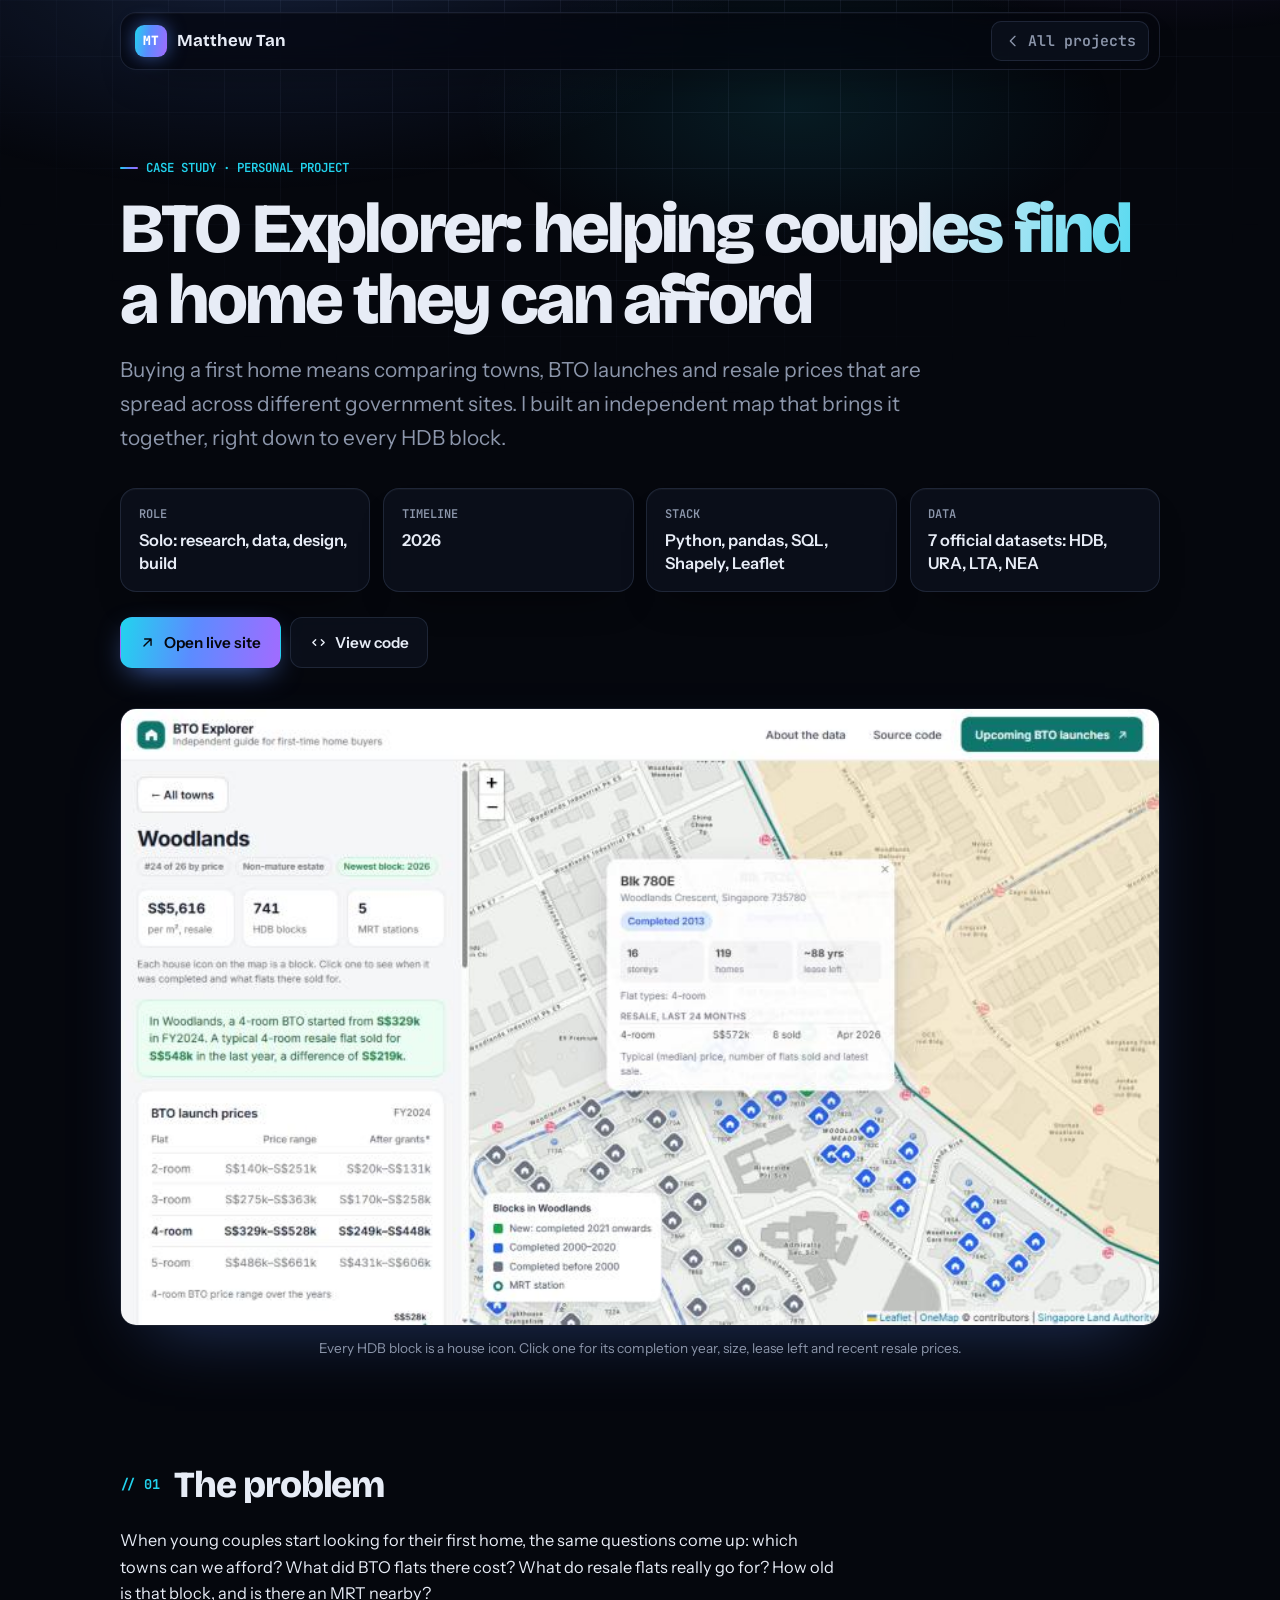
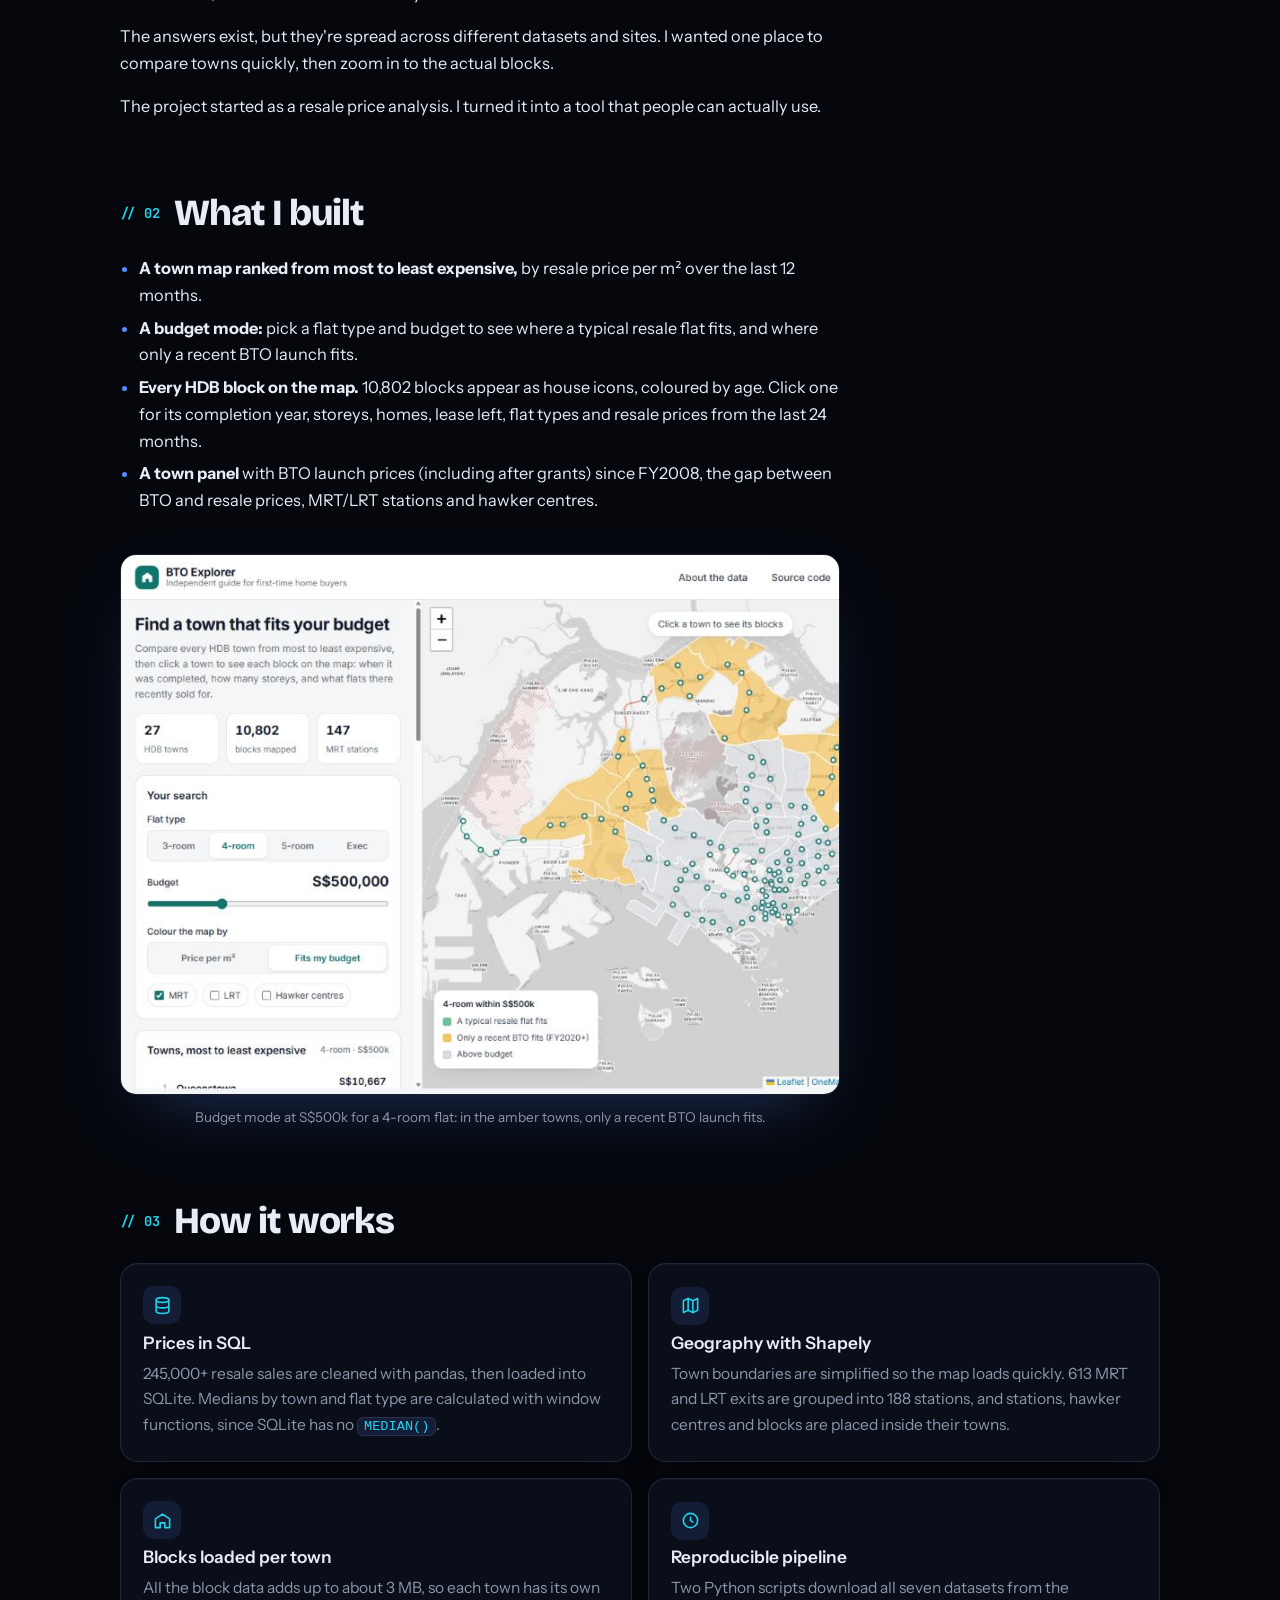
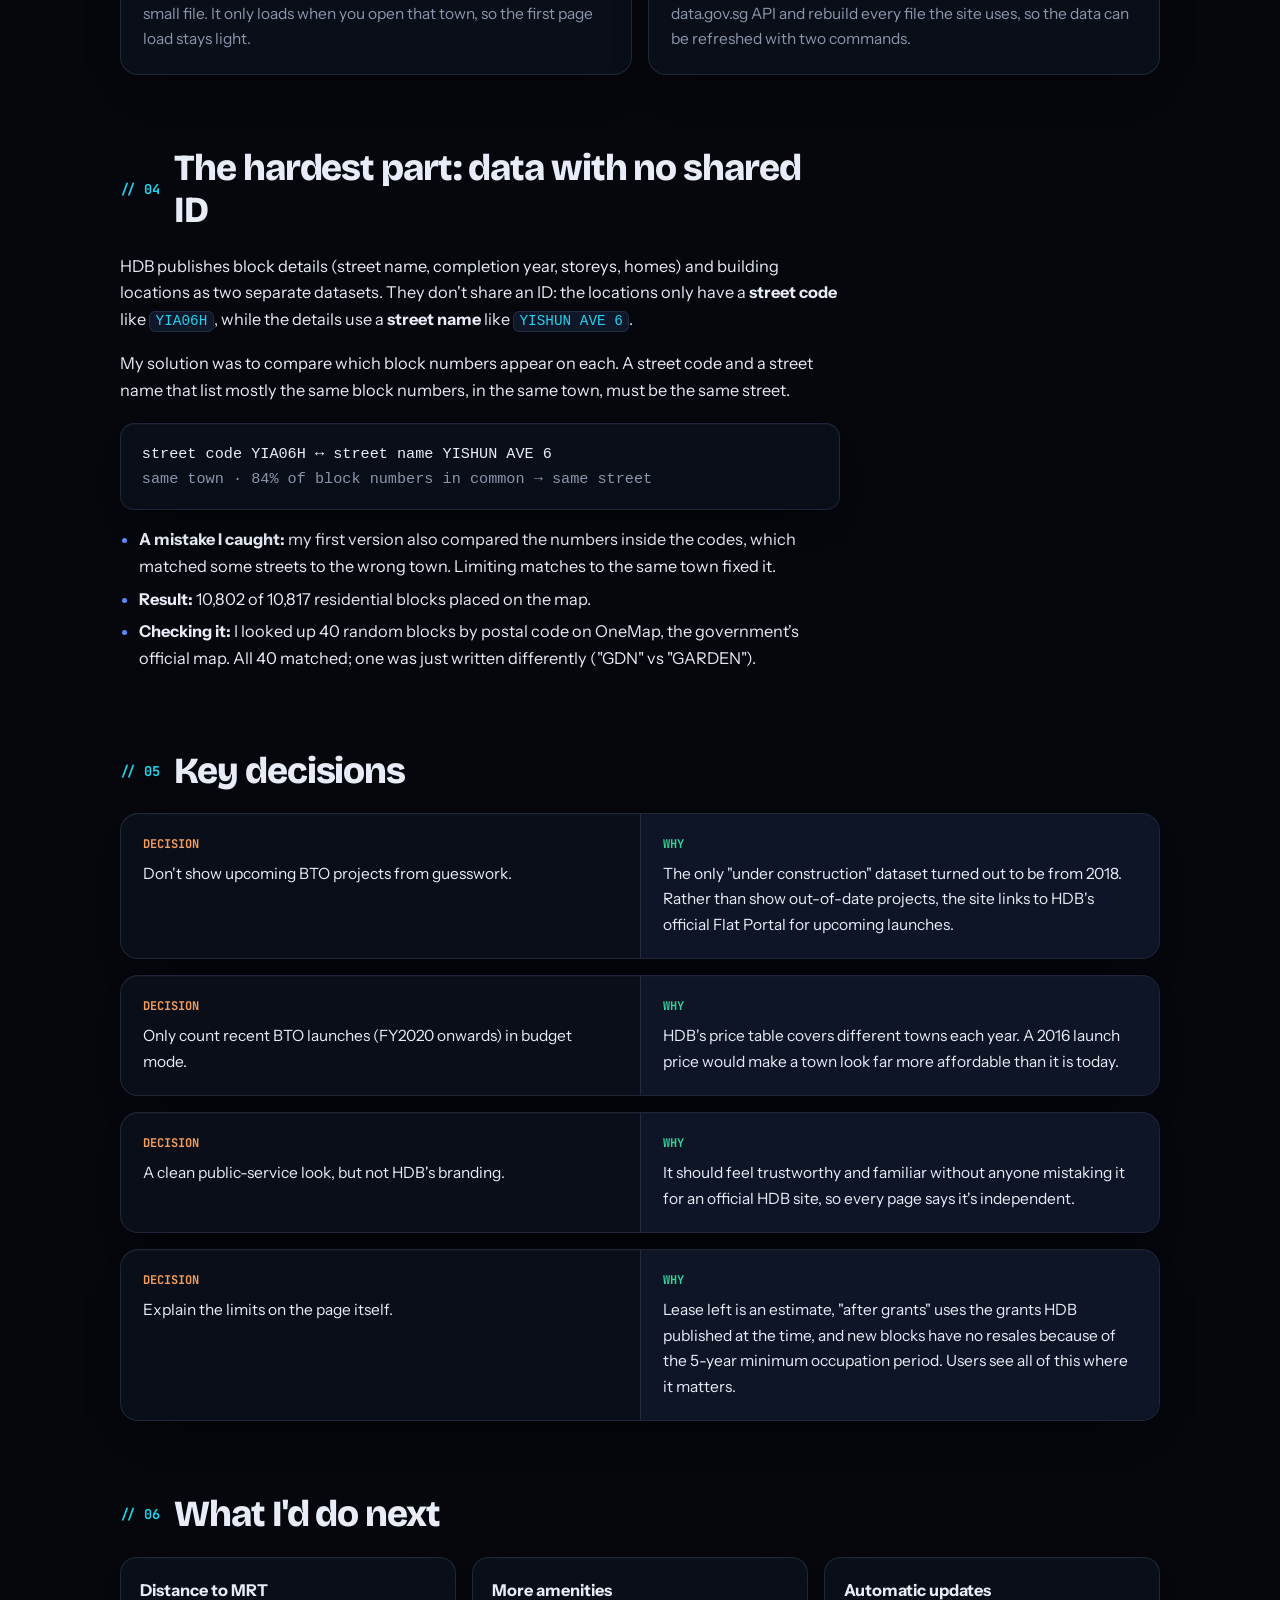
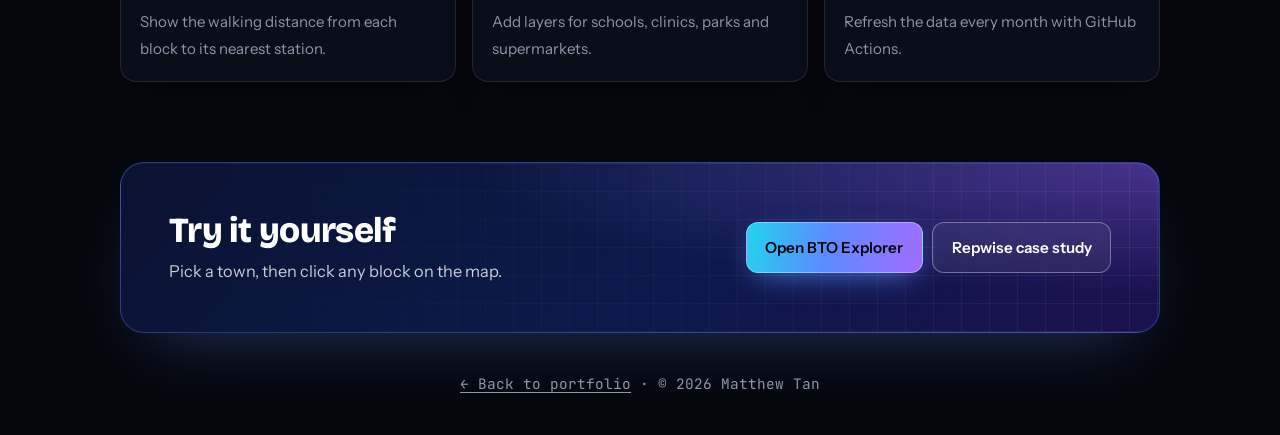
==== bto-explorer.html @ 62322ee8 "Add BTO Explorer case study" ====
<!DOCTYPE html>
<html lang="en">
<head>
<meta charset="UTF-8">
<meta name="viewport" content="width=device-width, initial-scale=1, viewport-fit=cover">
<title>BTO Explorer case study | Matthew Tan</title>
<meta name="description" content="How I built BTO Explorer, an independent map that helps young couples in Singapore compare HDB towns and every HDB block using seven official open datasets.">
<meta property="og:title" content="BTO Explorer case study | Matthew Tan">
<meta property="og:description" content="An independent map for young couples: HDB towns, 10,800+ blocks, BTO launch prices, MRT and food nearby.">
<meta property="og:type" content="article">
<meta property="og:image" content="https://yushenn.github.io/matthew-os/images/bto-block.jpg">
<link rel="icon" href="data:image/svg+xml,%3Csvg xmlns='http://www.w3.org/2000/svg' viewBox='0 0 64 64'%3E%3Crect width='64' height='64' rx='14' fill='%232447C8'/%3E%3Ctext x='32' y='42' font-family='Arial,sans-serif' font-weight='800' font-size='26' fill='white' text-anchor='middle'%3EMT%3C/text%3E%3C/svg%3E">
<link rel="preconnect" href="https://fonts.googleapis.com">
<link rel="preconnect" href="https://fonts.gstatic.com" crossorigin>
<link href="https://fonts.googleapis.com/css2?family=Bricolage+Grotesque:opsz,wght@12..96,600;12..96,700;12..96,800&family=Instrument+Sans:wght@400;500;600&display=swap" rel="stylesheet">
<script>(function(){var d=document.documentElement;d.classList.add('js');try{var t=localStorage.getItem('mt-theme');if(t==='light'||t==='dark')d.setAttribute('data-theme',t);}catch(e){}if(!d.getAttribute('data-theme'))d.setAttribute('data-theme','dark');})();</script>
<link rel="stylesheet" href="case.css">
<link href="https://fonts.googleapis.com/css2?family=JetBrains+Mono:wght@400;500;600&display=swap" rel="stylesheet">
<link rel="stylesheet" href="hitech.css">
<script src="hitech.js" defer></script>
</head>
<body>
<header class="nav">
  <div class="nav-inner">
    <a class="mark" href="./"><i aria-hidden="true">MT</i>Matthew Tan</a>
    <a class="back" href="./#projects"><svg viewBox="0 0 24 24" fill="none" stroke="currentColor" stroke-width="2" stroke-linecap="round" stroke-linejoin="round" aria-hidden="true"><path d="M15 5l-7 7 7 7"/></svg>All projects</a>
  </div>
</header>

<main class="wrap">
  <section class="hero">
    <div class="kicker">Case study · Personal project</div>
    <h1>BTO Explorer: helping couples find a home they can <span class="grad">afford</span></h1>
    <p class="lead">Buying a first home means comparing towns, BTO launches and resale prices that are spread across different government sites. I built an independent map that brings it together, right down to every HDB block.</p>
    <dl class="meta">
      <div><dt>Role</dt><dd>Solo: research, data, design, build</dd></div>
      <div><dt>Timeline</dt><dd>2026</dd></div>
      <div><dt>Stack</dt><dd>Python, pandas, SQL, Shapely, Leaflet</dd></div>
      <div><dt>Data</dt><dd>7 official datasets: HDB, URA, LTA, NEA</dd></div>
    </dl>
    <div class="actions">
      <a class="btn btn-primary" href="https://yushenn.github.io/bto-explorer/" target="_blank" rel="noopener"><svg viewBox="0 0 24 24" fill="none" stroke="currentColor" stroke-width="2" stroke-linecap="round" stroke-linejoin="round" aria-hidden="true"><path d="M7 17 17 7M8 7h9v9"/></svg>Open live site</a>
      <a class="btn" href="https://github.com/yushenn/bto-explorer" target="_blank" rel="noopener"><svg viewBox="0 0 24 24" fill="none" stroke="currentColor" stroke-width="2" stroke-linecap="round" stroke-linejoin="round" aria-hidden="true"><path d="m8 8-4 4 4 4M16 8l4 4-4 4"/></svg>View code</a>
    </div>
    <figure class="wide-shot reveal">
      <img src="images/bto-block.jpg" alt="BTO Explorer zoomed into Woodlands, with house icons for each block and a popup for Blk 780E showing its completion year and resale prices" width="800" height="475" loading="lazy">
      <figcaption>Every HDB block is a house icon. Click one for its completion year, size, lease left and recent resale prices.</figcaption>
    </figure>
  </section>

  <section class="section narrow reveal">
    <div class="section-head"><span class="num">01</span><h2>The problem</h2></div>
    <div class="prose">
      <p>When young couples start looking for their first home, the same questions come up: which towns can we afford? What did BTO flats there cost? What do resale flats really go for? How old is that block, and is there an MRT nearby?</p>
      <p>The answers exist, but they're spread across different datasets and sites. I wanted one place to compare towns quickly, then zoom in to the actual blocks.</p>
      <p>The project started as a resale price analysis. I turned it into a tool that people can actually use.</p>
    </div>
  </section>

  <section class="section narrow reveal">
    <div class="section-head"><span class="num">02</span><h2>What I built</h2></div>
    <div class="prose">
      <ul>
        <li><b>A town map ranked from most to least expensive,</b> by resale price per m² over the last 12 months.</li>
        <li><b>A budget mode:</b> pick a flat type and budget to see where a typical resale flat fits, and where only a recent BTO launch fits.</li>
        <li><b>Every HDB block on the map.</b> 10,802 blocks appear as house icons, coloured by age. Click one for its completion year, storeys, homes, lease left, flat types and resale prices from the last 24 months.</li>
        <li><b>A town panel</b> with BTO launch prices (including after grants) since FY2008, the gap between BTO and resale prices, MRT/LRT stations and hawker centres.</li>
      </ul>
    </div>
    <figure class="wide-shot">
      <img src="images/bto-budget.jpg" alt="Budget mode: at S$500k for a 4-room flat, towns where only a recent BTO launch fits are shaded amber" width="800" height="600" loading="lazy">
      <figcaption>Budget mode at S$500k for a 4-room flat: in the amber towns, only a recent BTO launch fits.</figcaption>
    </figure>
  </section>

  <section class="section reveal">
    <div class="section-head"><span class="num">03</span><h2>How it works</h2></div>
    <div class="cards">
      <div class="card">
        <span class="ic"><svg viewBox="0 0 24 24" fill="none" stroke="currentColor" stroke-width="2" stroke-linecap="round" stroke-linejoin="round" aria-hidden="true"><ellipse cx="12" cy="5" rx="8" ry="3"/><path d="M4 5v14c0 1.7 3.6 3 8 3s8-1.3 8-3V5M4 12c0 1.7 3.6 3 8 3s8-1.3 8-3"/></svg></span>
        <h3>Prices in SQL</h3>
        <p>245,000+ resale sales are cleaned with pandas, then loaded into SQLite. Medians by town and flat type are calculated with window functions, since SQLite has no <code>MEDIAN()</code>.</p>
      </div>
      <div class="card">
        <span class="ic"><svg viewBox="0 0 24 24" fill="none" stroke="currentColor" stroke-width="2" stroke-linecap="round" stroke-linejoin="round" aria-hidden="true"><path d="M9 3 3 6v15l6-3 6 3 6-3V3l-6 3-6-3ZM9 3v15M15 6v15"/></svg></span>
        <h3>Geography with Shapely</h3>
        <p>Town boundaries are simplified so the map loads quickly. 613 MRT and LRT exits are grouped into 188 stations, and stations, hawker centres and blocks are placed inside their towns.</p>
      </div>
      <div class="card">
        <span class="ic"><svg viewBox="0 0 24 24" fill="none" stroke="currentColor" stroke-width="2" stroke-linecap="round" stroke-linejoin="round" aria-hidden="true"><path d="M3 21V10l9-6 9 6v11h-6v-6H9v6z"/></svg></span>
        <h3>Blocks loaded per town</h3>
        <p>All the block data adds up to about 3 MB, so each town has its own small file. It only loads when you open that town, so the first page load stays light.</p>
      </div>
      <div class="card">
        <span class="ic"><svg viewBox="0 0 24 24" fill="none" stroke="currentColor" stroke-width="2" stroke-linecap="round" stroke-linejoin="round" aria-hidden="true"><circle cx="12" cy="12" r="9"/><path d="M12 8v4l3 2"/></svg></span>
        <h3>Reproducible pipeline</h3>
        <p>Two Python scripts download all seven datasets from the data.gov.sg API and rebuild every file the site uses, so the data can be refreshed with two commands.</p>
      </div>
    </div>
  </section>

  <section class="section narrow reveal">
    <div class="section-head"><span class="num">04</span><h2>The hardest part: data with no shared ID</h2></div>
    <div class="prose">
      <p>HDB publishes block details (street name, completion year, storeys, homes) and building locations as two separate datasets. They don't share an ID: the locations only have a <b>street code</b> like <code>YIA06H</code>, while the details use a <b>street name</b> like <code>YISHUN AVE 6</code>.</p>
      <p>My solution was to compare which block numbers appear on each. A street code and a street name that list mostly the same block numbers, in the same town, must be the same street.</p>
    </div>
    <div class="formula">street code  YIA06H  ↔  street name  YISHUN AVE 6<br><span class="c">same town · 84% of block numbers in common → same street</span></div>
    <div class="prose" style="margin-top:1rem">
      <ul>
        <li><b>A mistake I caught:</b> my first version also compared the numbers inside the codes, which matched some streets to the wrong town. Limiting matches to the same town fixed it.</li>
        <li><b>Result:</b> 10,802 of 10,817 residential blocks placed on the map.</li>
        <li><b>Checking it:</b> I looked up 40 random blocks by postal code on OneMap, the government's official map. All 40 matched; one was just written differently ("GDN" vs "GARDEN").</li>
      </ul>
    </div>
  </section>

  <section class="section reveal">
    <div class="section-head"><span class="num">05</span><h2>Key decisions</h2></div>
    <div class="challenge">
      <div class="p"><span class="lbl">Decision</span><p>Don't show upcoming BTO projects from guesswork.</p></div>
      <div class="s"><span class="lbl">Why</span><p>The only "under construction" dataset turned out to be from 2018. Rather than show out-of-date projects, the site links to HDB's official Flat Portal for upcoming launches.</p></div>
    </div>
    <div class="challenge">
      <div class="p"><span class="lbl">Decision</span><p>Only count recent BTO launches (FY2020 onwards) in budget mode.</p></div>
      <div class="s"><span class="lbl">Why</span><p>HDB's price table covers different towns each year. A 2016 launch price would make a town look far more affordable than it is today.</p></div>
    </div>
    <div class="challenge">
      <div class="p"><span class="lbl">Decision</span><p>A clean public-service look, but not HDB's branding.</p></div>
      <div class="s"><span class="lbl">Why</span><p>It should feel trustworthy and familiar without anyone mistaking it for an official HDB site, so every page says it's independent.</p></div>
    </div>
    <div class="challenge">
      <div class="p"><span class="lbl">Decision</span><p>Explain the limits on the page itself.</p></div>
      <div class="s"><span class="lbl">Why</span><p>Lease left is an estimate, "after grants" uses the grants HDB published at the time, and new blocks have no resales because of the 5-year minimum occupation period. Users see all of this where it matters.</p></div>
    </div>
  </section>

  <section class="section reveal">
    <div class="section-head"><span class="num">06</span><h2>What I'd do next</h2></div>
    <ul class="next">
      <li><b>Distance to MRT</b><span>Show the walking distance from each block to its nearest station.</span></li>
      <li><b>More amenities</b><span>Add layers for schools, clinics, parks and supermarkets.</span></li>
      <li><b>Automatic updates</b><span>Refresh the data every month with GitHub Actions.</span></li>
    </ul>
  </section>

  <section class="cta reveal">
    <div><h2>Try it yourself</h2><p>Pick a town, then click any block on the map.</p></div>
    <div class="actions" style="margin:0">
      <a class="btn btn-primary" href="https://yushenn.github.io/bto-explorer/" target="_blank" rel="noopener">Open BTO Explorer</a>
      <a class="btn" href="repwise.html">Repwise case study</a>
    </div>
  </section>
</main>

<footer><a href="./">← Back to portfolio</a> · © <span id="yr">2026</span> Matthew Tan</footer>

<script>
  document.getElementById('yr').textContent = new Date().getFullYear();
  if ('IntersectionObserver' in window) {
    const rv = new IntersectionObserver(es => es.forEach(e => { if (e.isIntersecting) { e.target.classList.add('in'); rv.unobserve(e.target); } }), { rootMargin: '0px 0px -8% 0px', threshold: .05 });
    document.querySelectorAll('.reveal').forEach(el => rv.observe(el));
  } else document.querySelectorAll('.reveal').forEach(el => el.classList.add('in'));
</script>
</body>
</html>
---- case.css ----
/* Shared styles for project case study pages (matches index.html) */
:root{
  --paper:#F7F8FA; --surface:#FFFFFF; --surface-2:#F1F3F8; --ink:#0E1424; --muted:#586277; --line:#E3E7EE;
  --blue:#2447C8; --violet:#6B4EFF; --blue-soft:#ECF0FD; --green:#1E8E5A; --warn:#B4541E; --on-blue:#FFFFFF;
  --shadow:0 1px 2px rgba(14,20,36,.05),0 12px 32px -16px rgba(14,20,36,.18);
  --shadow-lg:0 2px 4px rgba(14,20,36,.04),0 30px 60px -24px rgba(36,71,200,.28);
  --glow:rgba(36,71,200,.10);
  --display:"Bricolage Grotesque","Segoe UI",system-ui,-apple-system,sans-serif;
  --body:"Instrument Sans","Segoe UI",system-ui,-apple-system,sans-serif;
  color-scheme:light;
}
@media (prefers-color-scheme: dark){
  :root:not([data-theme="light"]){
    --paper:#0B0F19; --surface:#121826; --surface-2:#182033; --ink:#E9ECF2; --muted:#98A2B6; --line:#232C40;
    --blue:#86A0FF; --violet:#B39DFF; --blue-soft:#1A2440; --green:#5FD08F; --warn:#F2A06B; --on-blue:#0B0F19;
    --shadow:0 1px 2px rgba(0,0,0,.3),0 12px 32px -16px rgba(0,0,0,.6);
    --shadow-lg:0 2px 4px rgba(0,0,0,.3),0 30px 60px -24px rgba(134,160,255,.25);
    --glow:rgba(134,160,255,.12); color-scheme:dark;
  }
}
:root[data-theme="dark"]{
  --paper:#0B0F19; --surface:#121826; --surface-2:#182033; --ink:#E9ECF2; --muted:#98A2B6; --line:#232C40;
  --blue:#86A0FF; --violet:#B39DFF; --blue-soft:#1A2440; --green:#5FD08F; --warn:#F2A06B; --on-blue:#0B0F19;
  --shadow:0 1px 2px rgba(0,0,0,.3),0 12px 32px -16px rgba(0,0,0,.6);
  --shadow-lg:0 2px 4px rgba(0,0,0,.3),0 30px 60px -24px rgba(134,160,255,.25);
  --glow:rgba(134,160,255,.12); color-scheme:dark;
}
*,*::before,*::after{box-sizing:border-box}
html{scroll-behavior:smooth;scroll-padding-top:96px}
body{margin:0;background:var(--paper);color:var(--ink);font-family:var(--body);font-size:1.02rem;line-height:1.65;-webkit-font-smoothing:antialiased;overflow-x:hidden}
body::before{content:"";position:fixed;inset:-20vh -10vw auto;height:80vh;background:radial-gradient(50% 50% at 30% 30%,var(--glow),transparent 70%),radial-gradient(40% 40% at 80% 10%,color-mix(in srgb,var(--violet) 10%,transparent),transparent 70%);pointer-events:none;z-index:0}
header,main,footer{position:relative;z-index:1}
a{color:var(--blue);text-underline-offset:3px}
a:focus-visible,button:focus-visible{outline:3px solid var(--blue);outline-offset:3px;border-radius:8px}
h1,h2,h3{font-family:var(--display);line-height:1.15;margin:0}
p{margin:0}
.wrap{width:min(1040px,100% - 2.5rem);margin-inline:auto}
.narrow{max-width:720px}
.grad{background:linear-gradient(100deg,var(--blue),var(--violet));-webkit-background-clip:text;background-clip:text;color:transparent}

/* nav */
.nav{position:sticky;top:0;z-index:20;padding-top:calc(12px + env(safe-area-inset-top,0px))}
.nav-inner{width:min(1040px,100% - 1.5rem);margin-inline:auto;display:flex;align-items:center;justify-content:space-between;gap:1rem;height:58px;padding:0 .6rem 0 .9rem;background:color-mix(in srgb,var(--surface) 78%,transparent);backdrop-filter:blur(14px) saturate(1.4);-webkit-backdrop-filter:blur(14px) saturate(1.4);border:1px solid var(--line);border-radius:16px;box-shadow:var(--shadow)}
.mark{display:flex;align-items:center;gap:.6rem;font-family:var(--display);font-weight:700;font-size:1.05rem;color:var(--ink);text-decoration:none}
.mark i{display:grid;place-items:center;width:32px;height:32px;border-radius:9px;background:linear-gradient(135deg,var(--blue),var(--violet));color:#fff;font-style:normal;font-size:.8rem;font-weight:800}
.back{display:inline-flex;align-items:center;gap:.4rem;color:var(--muted);text-decoration:none;font-weight:600;font-size:.93rem;padding:.45rem .8rem;border-radius:10px;border:1px solid var(--line);background:var(--surface)}
.back:hover{color:var(--ink);border-color:var(--muted)}
.back svg{width:16px;height:16px}

/* hero */
.hero{padding:clamp(3rem,7vw,5rem) 0 2rem}
.kicker{display:inline-flex;align-items:center;gap:.5rem;font-size:.78rem;font-weight:600;letter-spacing:.12em;text-transform:uppercase;color:var(--blue);margin-bottom:1rem}
.kicker::before{content:"";width:18px;height:2px;border-radius:2px;background:currentColor}
.hero h1{font-size:clamp(2.6rem,7vw,4.4rem);font-weight:800;letter-spacing:-.04em;line-height:1}
.hero .lead{font-size:clamp(1.1rem,2.2vw,1.3rem);color:var(--muted);max-width:60ch;margin-top:1.1rem}
.meta{display:grid;grid-template-columns:repeat(4,1fr);gap:.8rem;margin-top:2rem}
.meta div{padding:1rem 1.1rem;border:1px solid var(--line);border-radius:16px;background:var(--surface);box-shadow:var(--shadow)}
.meta dt{font-size:.75rem;font-weight:600;letter-spacing:.08em;text-transform:uppercase;color:var(--muted)}
.meta dd{margin:.3rem 0 0;font-weight:600;line-height:1.4}
.actions{display:flex;flex-wrap:wrap;gap:.6rem;margin-top:1.6rem}
.btn{display:inline-flex;align-items:center;gap:.5rem;font-weight:600;font-size:.95rem;text-decoration:none;padding:.72rem 1.15rem;border-radius:12px;border:1px solid var(--line);color:var(--ink);background:var(--surface);transition:transform .15s,border-color .15s,filter .15s}
.btn svg{width:17px;height:17px}
.btn:hover{border-color:var(--ink);transform:translateY(-1px)}
.btn-primary{background:linear-gradient(135deg,var(--blue),color-mix(in srgb,var(--blue) 70%,var(--violet)));border-color:transparent;color:var(--on-blue);box-shadow:0 8px 20px -8px color-mix(in srgb,var(--blue) 70%,transparent)}
.btn-primary:hover{border-color:transparent;filter:brightness(1.08)}

/* gallery */
.gallery{display:grid;grid-template-columns:repeat(4,1fr);gap:1.2rem;margin:2.5rem 0 0}
.gallery figure{margin:0}
.shot{display:block;width:100%;height:auto;border-radius:26px;border:8px solid #0E1012;box-shadow:0 0 0 1px #2A2D33,var(--shadow-lg);background:#0F1012}
.gallery figcaption,.wide-shot figcaption{font-size:.85rem;color:var(--muted);text-align:center;margin-top:.7rem}
.wide-shot{margin:2.5rem 0 0}
.wide-shot img{display:block;width:100%;height:auto;border-radius:16px;border:1px solid var(--line);box-shadow:var(--shadow-lg)}

/* architecture figure */
.arch{display:grid;grid-template-columns:1.5fr 1fr;gap:1.6rem;align-items:center;margin:1.6rem 0 0}
.arch figure{margin:0}
.arch-diagram{background:var(--surface-2);border:1px solid var(--line);border-radius:20px;padding:1rem}
.arch-diagram svg{display:block;width:100%;height:auto}
.arch-shot{max-width:260px;justify-self:center}
.arch figcaption{font-size:.85rem;color:var(--muted);text-align:center;margin-top:.7rem}
@media (max-width:760px){.arch{grid-template-columns:1fr}.arch-shot{max-width:240px}}

/* sections */
.section{padding:clamp(3rem,7vw,4.5rem) 0 0}
.section-head{display:flex;align-items:center;gap:.9rem;margin-bottom:1.3rem}
.num{display:grid;place-items:center;min-width:44px;height:30px;padding:0 .6rem;border-radius:999px;font-family:var(--display);font-weight:700;font-size:.9rem;color:var(--blue);background:var(--blue-soft);border:1px solid color-mix(in srgb,var(--blue) 22%,transparent)}
.section h2{font-size:clamp(1.7rem,3.6vw,2.3rem);font-weight:800;letter-spacing:-.03em}
.prose p{max-width:68ch}
.prose p + p{margin-top:1rem}
.prose ul{max-width:68ch;padding-left:1.2rem;margin:.8rem 0 0}
.prose li{margin:.35rem 0}
.prose li::marker{color:var(--blue)}
code{font-family:ui-monospace,SFMono-Regular,Consolas,monospace;font-size:.88em;background:var(--surface-2);border:1px solid var(--line);padding:.08rem .35rem;border-radius:6px}

.cards{display:grid;grid-template-columns:repeat(2,minmax(0,1fr));gap:1rem}
.card{background:var(--surface);border:1px solid var(--line);border-radius:18px;padding:1.4rem;box-shadow:var(--shadow);display:flex;flex-direction:column;gap:.5rem}
.card h3{font-family:var(--body);font-size:1.08rem;font-weight:600}
.card p{color:var(--muted);font-size:.97rem}
.card .tradeoff{margin-top:auto;padding-top:.7rem;border-top:1px dashed var(--line);font-size:.9rem;color:var(--muted)}
.card .tradeoff b{color:var(--ink)}
.ic{display:grid;place-items:center;width:38px;height:38px;border-radius:11px;background:var(--blue-soft);color:var(--blue)}
.ic svg{width:19px;height:19px}

.challenge{display:grid;grid-template-columns:1fr 1fr;gap:0;border:1px solid var(--line);border-radius:18px;overflow:hidden;background:var(--surface);box-shadow:var(--shadow)}
.challenge + .challenge{margin-top:1rem}
.challenge > div{padding:1.3rem 1.4rem}
.challenge > div + div{border-left:1px solid var(--line);background:color-mix(in srgb,var(--blue) 4%,var(--surface))}
.challenge .lbl{display:block;font-size:.75rem;font-weight:700;letter-spacing:.1em;text-transform:uppercase;margin-bottom:.4rem}
.challenge .p .lbl{color:var(--warn)}
.challenge .s .lbl{color:var(--green)}
.challenge p{color:var(--ink);font-size:.97rem}

.formula{margin:1.2rem 0 0;padding:1.1rem 1.3rem;border-radius:14px;background:var(--surface);border:1px solid var(--line);font-family:ui-monospace,SFMono-Regular,Consolas,monospace;font-size:.95rem;box-shadow:var(--shadow);overflow-x:auto}
.formula .c{color:var(--muted)}

.next{list-style:none;padding:0;margin:0;display:grid;grid-template-columns:repeat(3,1fr);gap:1rem}
.next li{background:var(--surface);border:1px solid var(--line);border-radius:16px;padding:1.2rem;box-shadow:var(--shadow)}
.next b{display:block;margin-bottom:.25rem}
.next span{color:var(--muted);font-size:.94rem}

.cta{margin:clamp(3.5rem,8vw,5rem) 0 0;position:relative;overflow:hidden;background:linear-gradient(135deg,#14204F 0%,#1D2E80 45%,#4B33B8 100%);color:#fff;border-radius:24px;padding:clamp(1.8rem,5vw,3rem);display:flex;flex-wrap:wrap;justify-content:space-between;align-items:center;gap:1.4rem;box-shadow:var(--shadow-lg)}
.cta h2{font-size:clamp(1.6rem,3.6vw,2.2rem);font-weight:800;letter-spacing:-.02em}
.cta p{color:rgba(255,255,255,.78);margin-top:.4rem}
.cta .btn{border-color:rgba(255,255,255,.35);color:#fff;background:rgba(255,255,255,.06)}
.cta .btn:hover{border-color:#fff}
.cta .btn-primary{background:#fff;color:#14204F}

footer{padding:2.4rem 0 calc(2.6rem + env(safe-area-inset-bottom,0px));color:var(--muted);font-size:.9rem;text-align:center}
footer a{color:var(--muted)}

.js .reveal{opacity:0;transform:translateY(16px);transition:opacity .6s cubic-bezier(.2,.7,.2,1),transform .6s cubic-bezier(.2,.7,.2,1)}
.js .reveal.in{opacity:1;transform:none}
@media (prefers-reduced-motion: reduce){html{scroll-behavior:auto}.js .reveal{opacity:1;transform:none;transition:none}.btn{transition:none}}

@media (max-width:860px){
  .meta{grid-template-columns:1fr 1fr}
  .gallery{grid-template-columns:1fr 1fr}
  .cards,.next{grid-template-columns:1fr}
  .challenge{grid-template-columns:1fr}
  .challenge > div + div{border-left:none;border-top:1px solid var(--line)}
}
@media print{.nav,body::before,.cta .btn{display:none}.js .reveal{opacity:1;transform:none}}
---- hitech.css ----
/* High-tech layer: loaded after the page's own styles (index.html and case.css).
   Dark by default, monospace "code" details, a grid backdrop, glass cards with a cursor spotlight. */

/* ---------- palette ---------- */
:root,
:root[data-theme="dark"]{
  --paper:#05070D; --surface:rgba(13,18,31,.72); --surface-2:#0D1322; --ink:#E7ECF6; --muted:#8C96AB; --line:rgba(140,160,210,.16);
  --blue:#5B8CFF; --violet:#A26BFF; --cyan:#22D3EE; --blue-soft:rgba(91,140,255,.12); --green:#34D399; --warn:#F59E5B; --on-blue:#05070D;
  --shadow:0 1px 0 rgba(255,255,255,.03) inset,0 20px 40px -24px rgba(0,0,0,.8);
  --shadow-lg:0 1px 0 rgba(255,255,255,.04) inset,0 30px 70px -30px rgba(91,140,255,.35);
  --glow:rgba(91,140,255,.16);
  --mono:"JetBrains Mono",ui-monospace,SFMono-Regular,Consolas,monospace;
  --hi:linear-gradient(100deg,var(--cyan),var(--blue) 45%,var(--violet));
  color-scheme:dark;
}
:root[data-theme="light"]{
  --paper:#F3F5FA; --surface:rgba(255,255,255,.78); --surface-2:#EBEFF7; --ink:#0B1020; --muted:#556079; --line:rgba(30,50,110,.13);
  --blue:#2F5BFF; --violet:#7C3AED; --cyan:#0891B2; --blue-soft:rgba(47,91,255,.09); --green:#059669; --warn:#C2410C; --on-blue:#fff;
  --shadow:0 1px 2px rgba(11,16,32,.05),0 16px 36px -22px rgba(11,16,32,.25);
  --shadow-lg:0 2px 4px rgba(11,16,32,.04),0 30px 60px -28px rgba(47,91,255,.35);
  --glow:rgba(47,91,255,.10);
  color-scheme:light;
}

/* ---------- backdrop: faint grid + glow ---------- */
body{background:var(--paper)}
body::after{content:"";position:fixed;inset:0;z-index:0;pointer-events:none;
  background-image:linear-gradient(var(--line) 1px,transparent 1px),linear-gradient(90deg,var(--line) 1px,transparent 1px);
  background-size:56px 56px;
  -webkit-mask-image:radial-gradient(ellipse 80% 60% at 50% 0%,#000 30%,transparent 75%);
  mask-image:radial-gradient(ellipse 80% 60% at 50% 0%,#000 30%,transparent 75%);opacity:.55}
body::before{background:radial-gradient(45% 45% at 25% 20%,var(--glow),transparent 70%),radial-gradient(35% 35% at 85% 5%,color-mix(in srgb,var(--violet) 18%,transparent),transparent 70%),radial-gradient(30% 30% at 60% 40%,color-mix(in srgb,var(--cyan) 10%,transparent),transparent 70%)}
#field{opacity:.5}
::selection{background:color-mix(in srgb,var(--blue) 45%,transparent);color:var(--ink)}

/* scroll progress */
.progress{position:fixed;top:0;left:0;height:2px;width:100%;z-index:50;background:var(--hi);transform-origin:0 50%;transform:scaleX(0);box-shadow:0 0 12px var(--blue)}

/* ---------- monospace "code" details ---------- */
.eyebrow,.kicker,.status,.section-num,.num,.row-when,.card-when,.tag,.glance dt,.meta dt,.stop-year,.stack dt,.feature-label,.pill,.phone-cap,.challenge .lbl,.chip,.mark i,.back,footer{font-family:var(--mono);letter-spacing:0}
.section-num::before,.num::before{content:"// "}
.section-num,.num{display:inline-block;height:auto;white-space:nowrap;background:transparent;border:0;color:var(--cyan);min-width:0;padding:0;font-size:.85rem}
.eyebrow,.kicker,.feature-label{color:var(--cyan)}
.eyebrow::before,.kicker::before{background:var(--hi)}
.tag{background:var(--blue-soft);border-color:color-mix(in srgb,var(--blue) 25%,transparent);color:var(--ink);font-size:.74rem}
.pill{font-size:.68rem}
.pill.live,.badge.live{background:color-mix(in srgb,var(--green) 14%,transparent);color:var(--green);box-shadow:0 0 0 1px color-mix(in srgb,var(--green) 35%,transparent) inset}

/* ---------- nav ---------- */
.nav-inner{background:color-mix(in srgb,var(--paper) 70%,transparent);border-color:var(--line)}
.mark i{background:var(--hi);box-shadow:0 0 18px color-mix(in srgb,var(--blue) 55%,transparent)}
.nav-links a.active{background:var(--blue-soft);color:var(--ink)}
.nav-links a.nav-cta{background:var(--hi);color:#05070D;font-weight:600}
.nav-links a.nav-cta:hover{filter:brightness(1.1);background:var(--hi);color:#05070D}

/* ---------- hero ---------- */
.hero h1{background:linear-gradient(100deg,var(--ink) 30%,var(--cyan),var(--blue),var(--violet),var(--ink) 80%);background-size:250% 100%;-webkit-background-clip:text;background-clip:text;color:transparent;animation:sheen 9s ease-in-out infinite}
.hero h1 .grad{background:none;color:inherit;-webkit-text-fill-color:inherit}
@keyframes sheen{0%,100%{background-position:100% 0}50%{background-position:0 0}}
.status{background:var(--surface);border-color:color-mix(in srgb,var(--green) 35%,var(--line));color:var(--ink);font-size:.8rem}
.dot{background:var(--green);box-shadow:0 0 10px var(--green)}

/* typed terminal line */
.term{margin:0 0 1.7rem;padding:.7rem .9rem;border:1px solid var(--line);border-radius:12px;background:color-mix(in srgb,var(--surface-2) 85%,transparent);font-family:var(--mono);font-size:.82rem;color:var(--muted);max-width:56ch;box-shadow:var(--shadow);overflow:hidden}
.term .bar{display:flex;gap:6px;margin-bottom:.5rem}
.term .bar i{width:9px;height:9px;border-radius:50%;background:var(--line)}
.term .bar i:nth-child(1){background:#FF5F57}.term .bar i:nth-child(2){background:#FEBC2E}.term .bar i:nth-child(3){background:#28C840}
.term .p{color:var(--cyan)}
.term .k{color:var(--violet)}
.term .caret{display:inline-block;width:.55em;height:1.05em;vertical-align:-.15em;background:var(--cyan);margin-left:2px;animation:blink 1s steps(1) infinite}
@keyframes blink{50%{opacity:0}}

/* photo: rotating gradient ring */
.photo-wrap::before{inset:-10px;border-radius:34px;opacity:1;transform:none;background:conic-gradient(from var(--a,0deg),var(--cyan),var(--blue),var(--violet),transparent 60%,var(--cyan));animation:spin 6s linear infinite;filter:blur(.5px)}
.photo-wrap::after{inset:-10px;border-radius:34px;border:0;transform:none;background:radial-gradient(closest-side,transparent 92%,var(--paper) 93%);opacity:0}
.photo{border-color:var(--paper);box-shadow:0 0 40px -6px color-mix(in srgb,var(--blue) 60%,transparent)}
@property --a{syntax:"<angle>";inherits:false;initial-value:0deg}
@keyframes spin{to{--a:360deg}}

/* buttons */
.btn{background:var(--surface);border-color:var(--line);color:var(--ink);backdrop-filter:blur(8px);-webkit-backdrop-filter:blur(8px)}
.btn:hover{border-color:color-mix(in srgb,var(--cyan) 60%,transparent);box-shadow:0 0 0 3px color-mix(in srgb,var(--cyan) 12%,transparent)}
.btn-primary{background:var(--hi);color:#05070D;border-color:transparent;box-shadow:0 10px 30px -10px color-mix(in srgb,var(--blue) 80%,transparent)}
.btn-primary:hover{border-color:transparent;box-shadow:0 14px 36px -10px color-mix(in srgb,var(--cyan) 70%,transparent)}

/* ---------- glass cards with cursor spotlight + glowing edge ---------- */
.card,.panel,.glance div,.path-card,.skills > div,.meta div,.next li,.challenge,.formula,.cards .card{
  position:relative;background:var(--surface);border-color:var(--line);
  backdrop-filter:blur(10px) saturate(1.2);-webkit-backdrop-filter:blur(10px) saturate(1.2)}
.spot{--mx:50%;--my:50%}
.spot::before{content:"";position:absolute;inset:0;border-radius:inherit;pointer-events:none;opacity:0;transition:opacity .3s;
  background:radial-gradient(420px circle at var(--mx) var(--my),color-mix(in srgb,var(--blue) 14%,transparent),transparent 45%)}
.spot::after{content:"";position:absolute;inset:-1px;border-radius:inherit;pointer-events:none;opacity:0;transition:opacity .3s;padding:1px;
  background:radial-gradient(260px circle at var(--mx) var(--my),var(--cyan),var(--violet) 40%,transparent 70%);
  -webkit-mask:linear-gradient(#000 0 0) content-box,linear-gradient(#000 0 0);-webkit-mask-composite:xor;mask:linear-gradient(#000 0 0) content-box exclude,linear-gradient(#000 0 0)}
.spot:hover::before,.spot:hover::after{opacity:1}
.card:hover{transform:translateY(-3px);box-shadow:var(--shadow-lg);border-color:var(--line)}
.featured{background:linear-gradient(140deg,color-mix(in srgb,var(--blue) 10%,var(--surface)) 0%,var(--surface) 60%)}
.featured .phone{box-shadow:0 0 0 1px rgba(255,255,255,.08),0 0 60px -10px color-mix(in srgb,var(--blue) 70%,transparent),0 40px 80px -30px rgba(0,0,0,.8)}
.stack div{background:color-mix(in srgb,var(--surface-2) 70%,transparent)}
.stack dt{color:var(--cyan)}
.row-org{color:var(--cyan)}
.strengths > div{background:color-mix(in srgb,var(--surface-2) 70%,transparent)}
.strengths .ic,.skills dt span,.ic{background:var(--blue-soft);color:var(--cyan)}
.edu .ic{background:var(--hi);color:#05070D}
.glance dd{font-family:var(--mono);font-weight:600;font-size:1rem}
.timeline::before{background:linear-gradient(var(--cyan),var(--violet) 35%,var(--line) 70%)}
.t-item.now::before{border-color:var(--cyan);box-shadow:0 0 0 5px color-mix(in srgb,var(--cyan) 15%,transparent),0 0 16px var(--cyan)}
.stop-now{border-image:var(--hi) 1}
.stop-now::before{background:var(--cyan);border-color:var(--cyan);box-shadow:0 0 0 5px color-mix(in srgb,var(--cyan) 15%,transparent),0 0 14px var(--cyan)}
.stop-now .stop-year{color:var(--cyan)}
.chip{background:color-mix(in srgb,var(--surface-2) 80%,transparent);font-size:.82rem}
.row-links a{background:var(--surface);border-color:var(--line)}
.row-links a:first-child{background:var(--ink);color:var(--paper)}
.row-links a:hover{border-color:var(--cyan)}

/* contact block */
.contact,.cta{background:radial-gradient(120% 140% at 100% 0%,color-mix(in srgb,var(--violet) 35%,transparent),transparent 55%),linear-gradient(135deg,#0A1230,#0B1A4A 50%,#1B1150);border:1px solid color-mix(in srgb,var(--blue) 35%,transparent)}
.contact::after,.cta::after{content:"";position:absolute;inset:0;pointer-events:none;background-image:linear-gradient(rgba(255,255,255,.06) 1px,transparent 1px),linear-gradient(90deg,rgba(255,255,255,.06) 1px,transparent 1px);background-size:28px 28px;-webkit-mask-image:linear-gradient(90deg,transparent,#000);mask-image:linear-gradient(90deg,transparent,#000)}
.cta{position:relative;overflow:hidden}
.cta > *{position:relative;z-index:1}
.contact .btn-primary,.cta .btn-primary{background:var(--hi);color:#05070D}

/* case study bits */
.hero .grad{background:var(--hi);-webkit-background-clip:text;background-clip:text;color:transparent}
.shot{box-shadow:0 0 0 1px rgba(255,255,255,.06),0 0 40px -12px color-mix(in srgb,var(--blue) 60%,transparent)}
.arch-diagram{background:color-mix(in srgb,var(--surface-2) 80%,transparent)}
code{background:var(--blue-soft);border-color:var(--line);color:var(--cyan)}

/* ---------- motion preferences ---------- */
@media (prefers-reduced-motion: reduce){
  .hero h1,.photo-wrap::before,.term .caret{animation:none}
  .progress{display:none}
}
@media print{body::after,.progress,.term{display:none}}
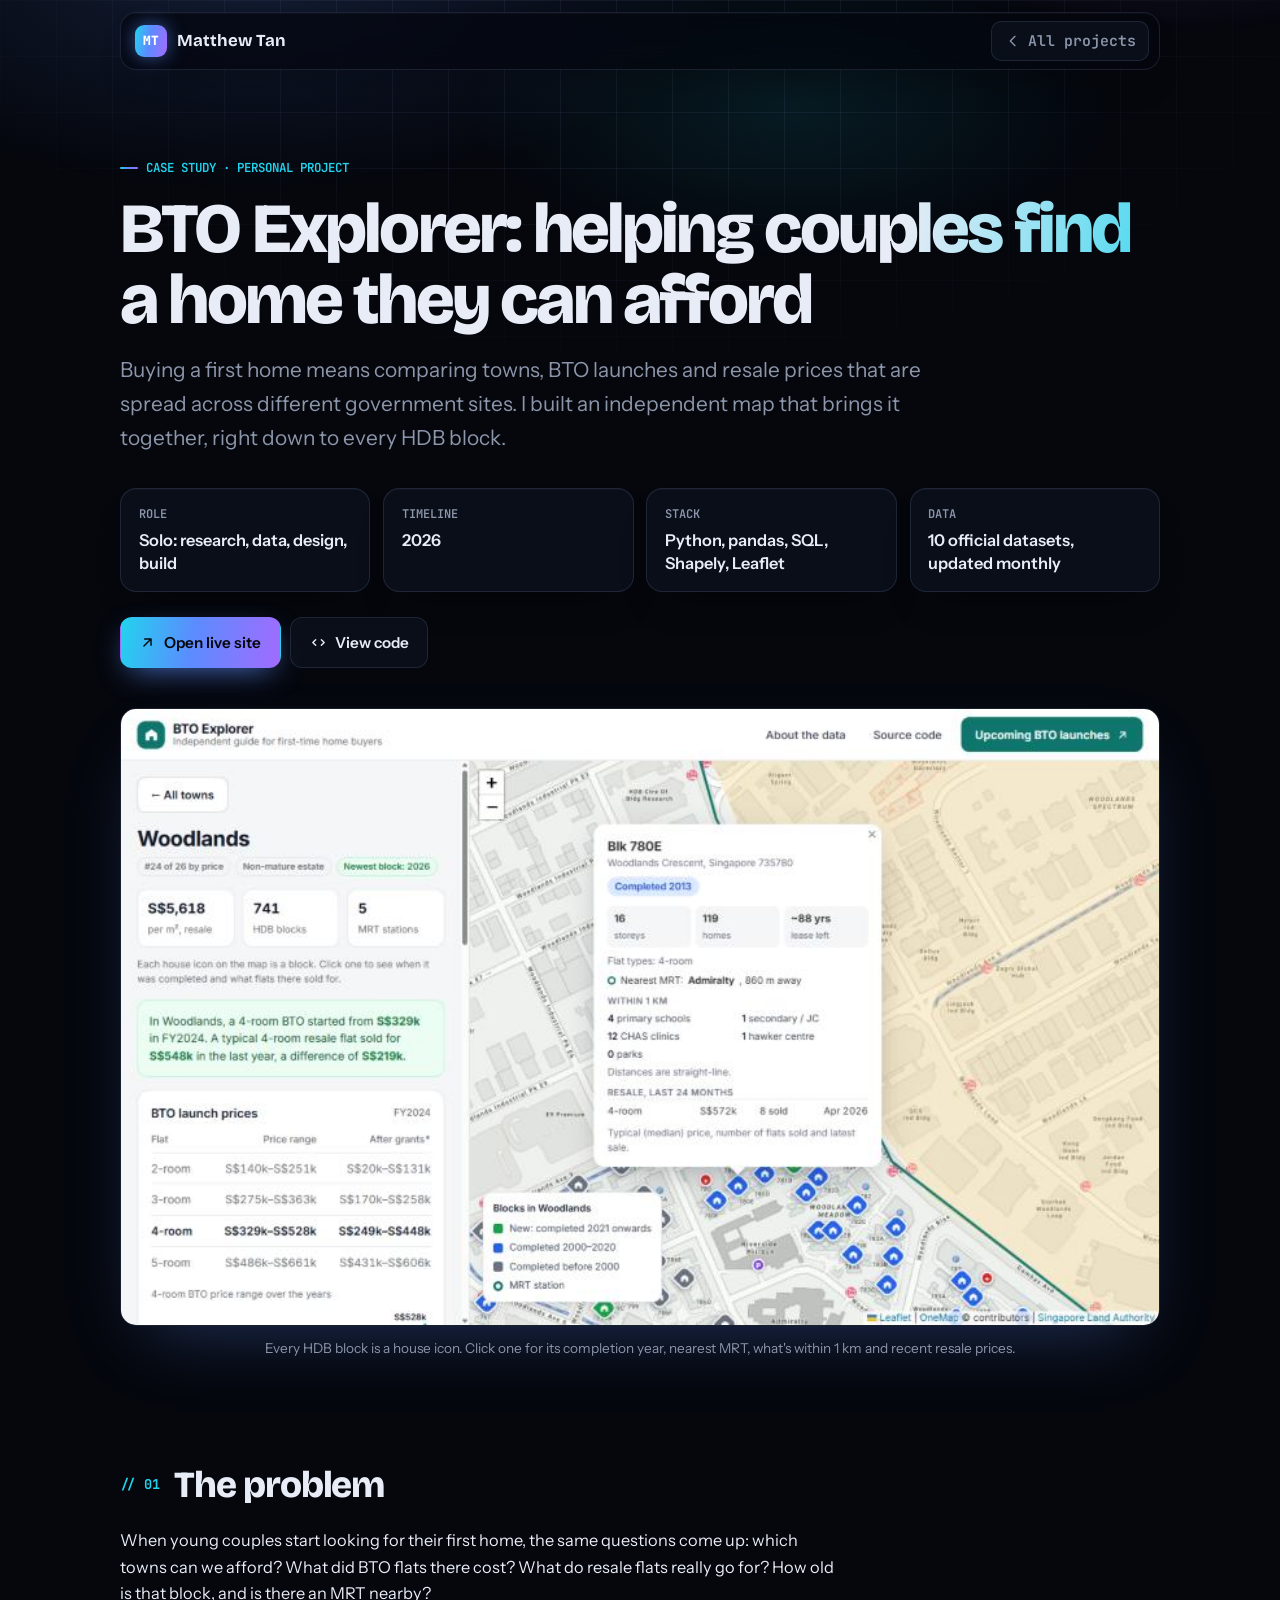
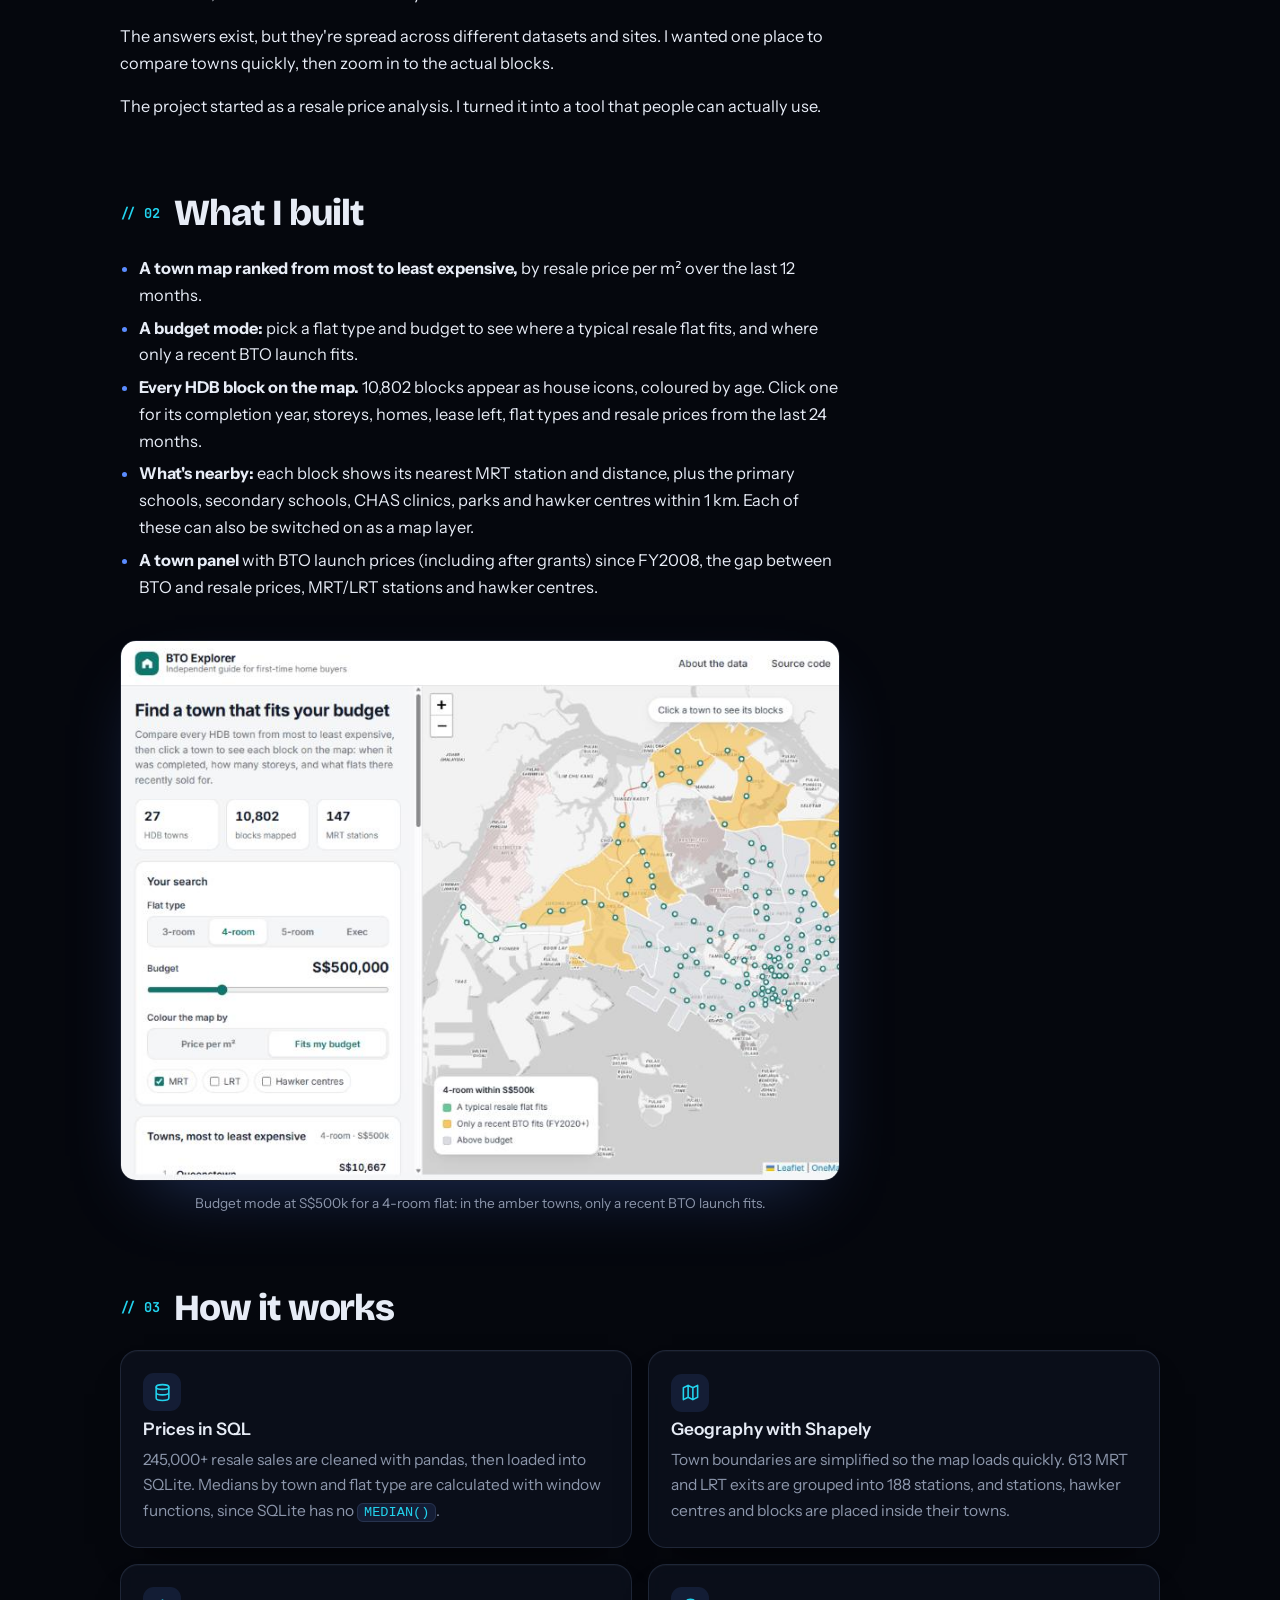
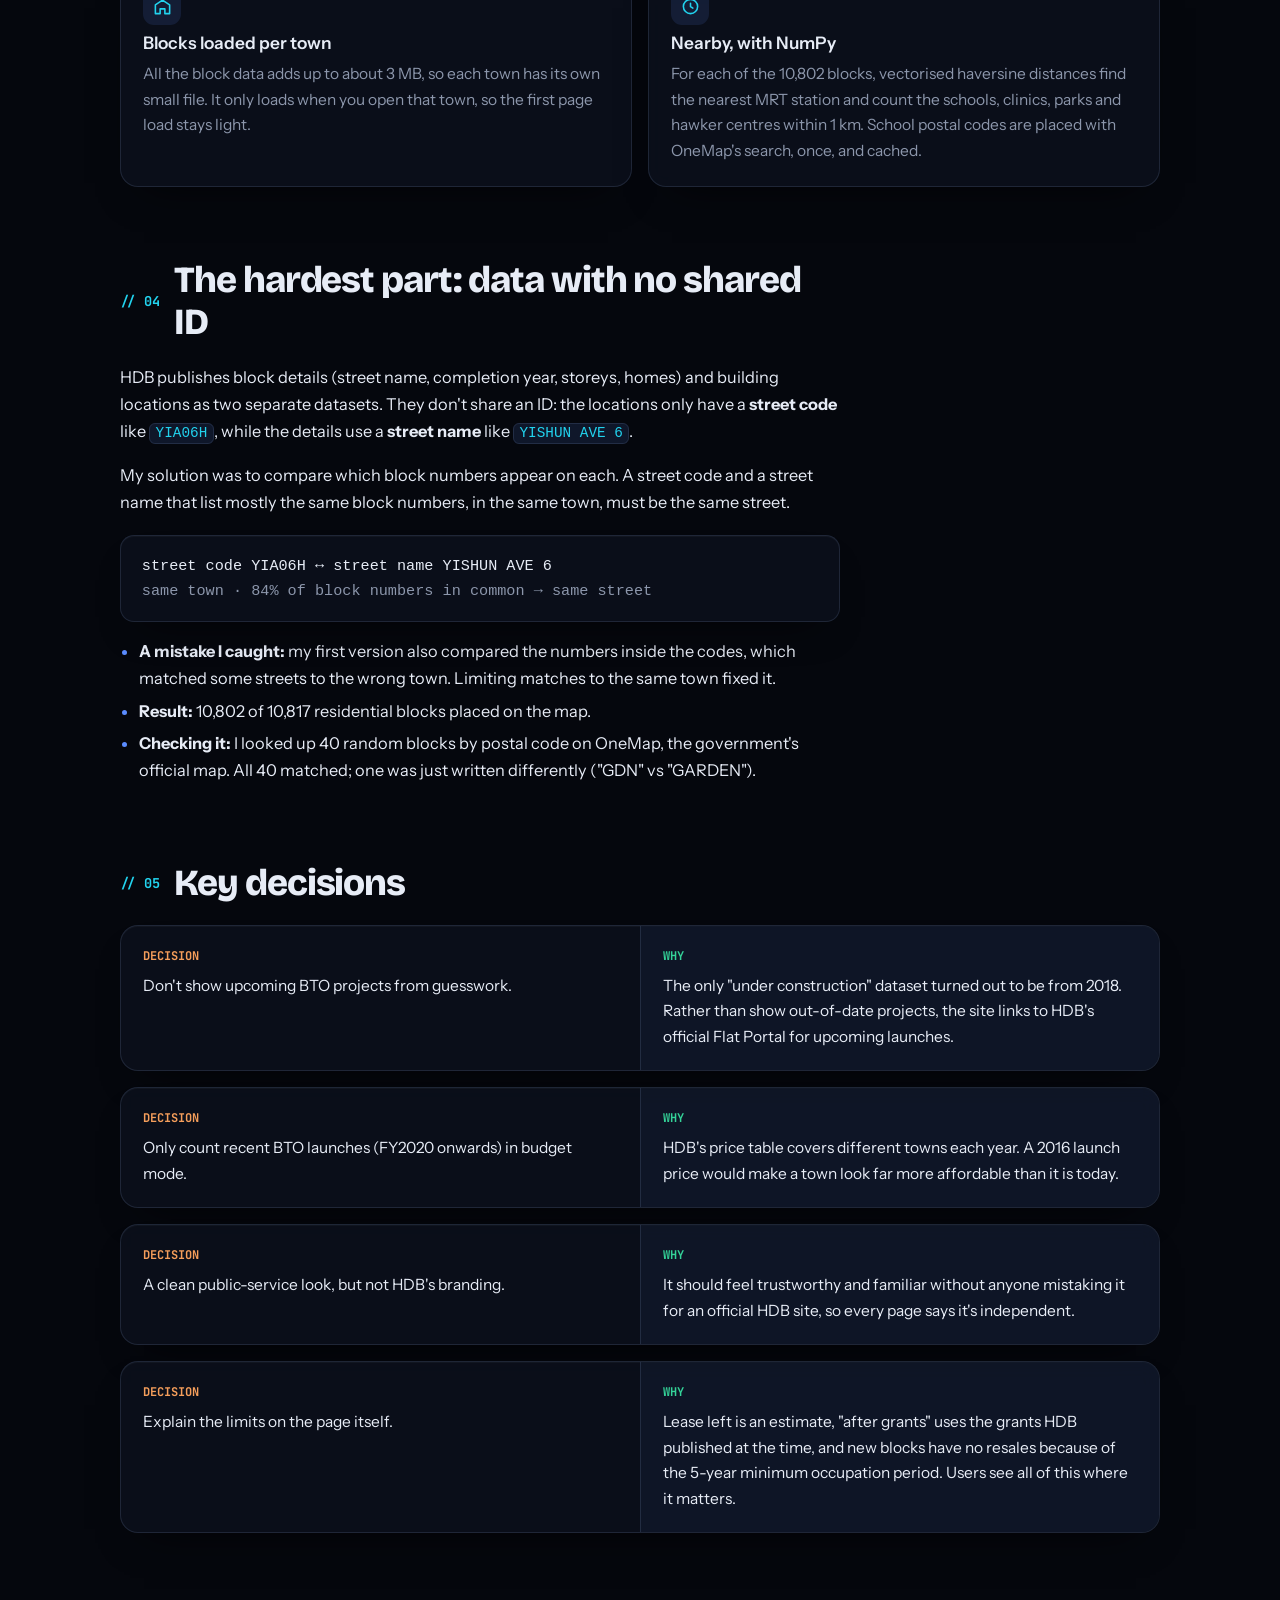
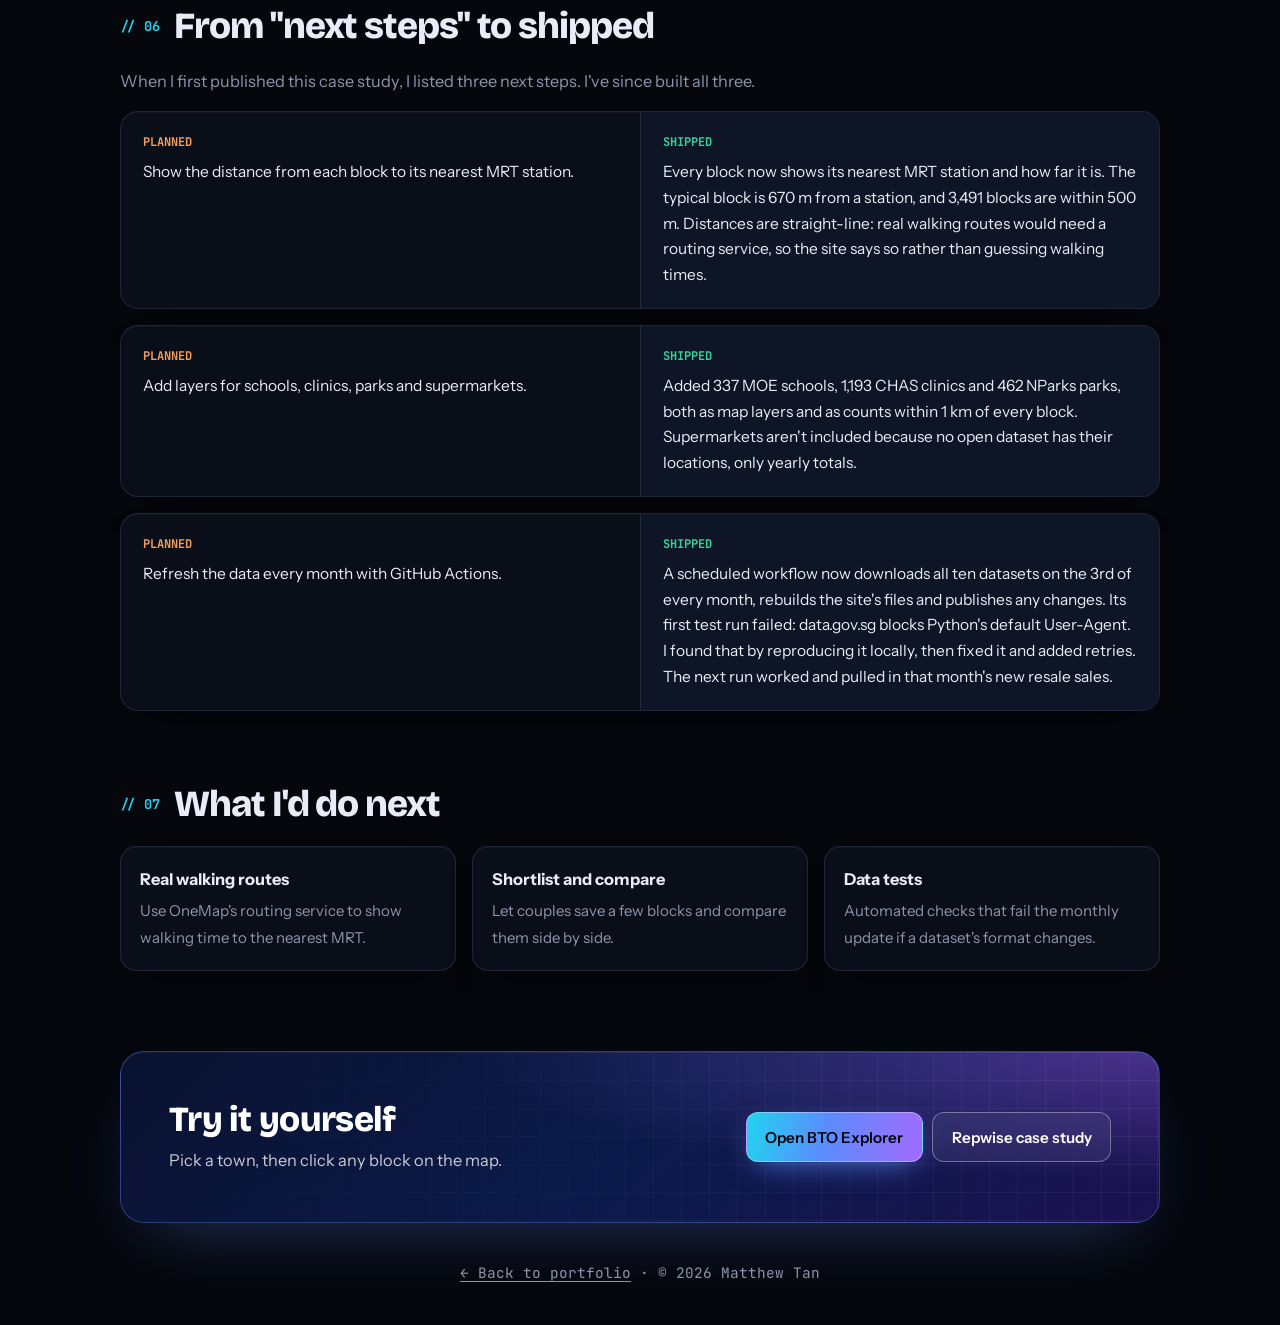
==== commit 49055955: "BTO Explorer: nearest MRT, amenities and monthly updates shipped" ====
--- a/bto-explorer.html
+++ b/bto-explorer.html
@@ -4,7 +4,7 @@
 <meta charset="UTF-8">
 <meta name="viewport" content="width=device-width, initial-scale=1, viewport-fit=cover">
 <title>BTO Explorer case study | Matthew Tan</title>
-<meta name="description" content="How I built BTO Explorer, an independent map that helps young couples in Singapore compare HDB towns and every HDB block using seven official open datasets.">
+<meta name="description" content="How I built BTO Explorer, an independent map that helps young couples in Singapore compare HDB towns and every HDB block, using ten official open datasets that update every month.">
 <meta property="og:title" content="BTO Explorer case study | Matthew Tan">
 <meta property="og:description" content="An independent map for young couples: HDB towns, 10,800+ blocks, BTO launch prices, MRT and food nearby.">
 <meta property="og:type" content="article">
@@ -36,15 +36,15 @@
       <div><dt>Role</dt><dd>Solo: research, data, design, build</dd></div>
       <div><dt>Timeline</dt><dd>2026</dd></div>
       <div><dt>Stack</dt><dd>Python, pandas, SQL, Shapely, Leaflet</dd></div>
-      <div><dt>Data</dt><dd>7 official datasets: HDB, URA, LTA, NEA</dd></div>
+      <div><dt>Data</dt><dd>10 official datasets, updated monthly</dd></div>
     </dl>
     <div class="actions">
       <a class="btn btn-primary" href="https://yushenn.github.io/bto-explorer/" target="_blank" rel="noopener"><svg viewBox="0 0 24 24" fill="none" stroke="currentColor" stroke-width="2" stroke-linecap="round" stroke-linejoin="round" aria-hidden="true"><path d="M7 17 17 7M8 7h9v9"/></svg>Open live site</a>
       <a class="btn" href="https://github.com/yushenn/bto-explorer" target="_blank" rel="noopener"><svg viewBox="0 0 24 24" fill="none" stroke="currentColor" stroke-width="2" stroke-linecap="round" stroke-linejoin="round" aria-hidden="true"><path d="m8 8-4 4 4 4M16 8l4 4-4 4"/></svg>View code</a>
     </div>
     <figure class="wide-shot reveal">
-      <img src="images/bto-block.jpg" alt="BTO Explorer zoomed into Woodlands, with house icons for each block and a popup for Blk 780E showing its completion year and resale prices" width="800" height="475" loading="lazy">
-      <figcaption>Every HDB block is a house icon. Click one for its completion year, size, lease left and recent resale prices.</figcaption>
+      <img src="images/bto-block.jpg" alt="BTO Explorer zoomed into Woodlands, with a popup for Blk 780E showing its completion year, nearest MRT station, what is within 1 km, and resale prices" width="800" height="475" loading="lazy">
+      <figcaption>Every HDB block is a house icon. Click one for its completion year, nearest MRT, what's within 1 km and recent resale prices.</figcaption>
     </figure>
   </section>
 
@@ -64,6 +64,7 @@
         <li><b>A town map ranked from most to least expensive,</b> by resale price per m² over the last 12 months.</li>
         <li><b>A budget mode:</b> pick a flat type and budget to see where a typical resale flat fits, and where only a recent BTO launch fits.</li>
         <li><b>Every HDB block on the map.</b> 10,802 blocks appear as house icons, coloured by age. Click one for its completion year, storeys, homes, lease left, flat types and resale prices from the last 24 months.</li>
+        <li><b>What's nearby:</b> each block shows its nearest MRT station and distance, plus the primary schools, secondary schools, CHAS clinics, parks and hawker centres within 1 km. Each of these can also be switched on as a map layer.</li>
         <li><b>A town panel</b> with BTO launch prices (including after grants) since FY2008, the gap between BTO and resale prices, MRT/LRT stations and hawker centres.</li>
       </ul>
     </div>
@@ -93,8 +94,8 @@
       </div>
       <div class="card">
         <span class="ic"><svg viewBox="0 0 24 24" fill="none" stroke="currentColor" stroke-width="2" stroke-linecap="round" stroke-linejoin="round" aria-hidden="true"><circle cx="12" cy="12" r="9"/><path d="M12 8v4l3 2"/></svg></span>
-        <h3>Reproducible pipeline</h3>
-        <p>Two Python scripts download all seven datasets from the data.gov.sg API and rebuild every file the site uses, so the data can be refreshed with two commands.</p>
+        <h3>Nearby, with NumPy</h3>
+        <p>For each of the 10,802 blocks, vectorised haversine distances find the nearest MRT station and count the schools, clinics, parks and hawker centres within 1 km. School postal codes are placed with OneMap's search, once, and cached.</p>
       </div>
     </div>
   </section>
@@ -136,11 +137,28 @@
   </section>
 
   <section class="section reveal">
-    <div class="section-head"><span class="num">06</span><h2>What I'd do next</h2></div>
+    <div class="section-head"><span class="num">06</span><h2>From "next steps" to shipped</h2></div>
+    <p class="prose" style="margin-bottom:1rem"><span style="color:var(--muted)">When I first published this case study, I listed three next steps. I've since built all three.</span></p>
+    <div class="challenge">
+      <div class="p"><span class="lbl">Planned</span><p>Show the distance from each block to its nearest MRT station.</p></div>
+      <div class="s"><span class="lbl">Shipped</span><p>Every block now shows its nearest MRT station and how far it is. The typical block is 670 m from a station, and 3,491 blocks are within 500 m. Distances are straight-line: real walking routes would need a routing service, so the site says so rather than guessing walking times.</p></div>
+    </div>
+    <div class="challenge">
+      <div class="p"><span class="lbl">Planned</span><p>Add layers for schools, clinics, parks and supermarkets.</p></div>
+      <div class="s"><span class="lbl">Shipped</span><p>Added 337 MOE schools, 1,193 CHAS clinics and 462 NParks parks, both as map layers and as counts within 1 km of every block. Supermarkets aren't included because no open dataset has their locations, only yearly totals.</p></div>
+    </div>
+    <div class="challenge">
+      <div class="p"><span class="lbl">Planned</span><p>Refresh the data every month with GitHub Actions.</p></div>
+      <div class="s"><span class="lbl">Shipped</span><p>A scheduled workflow now downloads all ten datasets on the 3rd of every month, rebuilds the site's files and publishes any changes. Its first test run failed: data.gov.sg blocks Python's default User-Agent. I found that by reproducing it locally, then fixed it and added retries. The next run worked and pulled in that month's new resale sales.</p></div>
+    </div>
+  </section>
+
+  <section class="section reveal">
+    <div class="section-head"><span class="num">07</span><h2>What I'd do next</h2></div>
     <ul class="next">
-      <li><b>Distance to MRT</b><span>Show the walking distance from each block to its nearest station.</span></li>
-      <li><b>More amenities</b><span>Add layers for schools, clinics, parks and supermarkets.</span></li>
-      <li><b>Automatic updates</b><span>Refresh the data every month with GitHub Actions.</span></li>
+      <li><b>Real walking routes</b><span>Use OneMap's routing service to show walking time to the nearest MRT.</span></li>
+      <li><b>Shortlist and compare</b><span>Let couples save a few blocks and compare them side by side.</span></li>
+      <li><b>Data tests</b><span>Automated checks that fail the monthly update if a dataset's format changes.</span></li>
     </ul>
   </section>
 
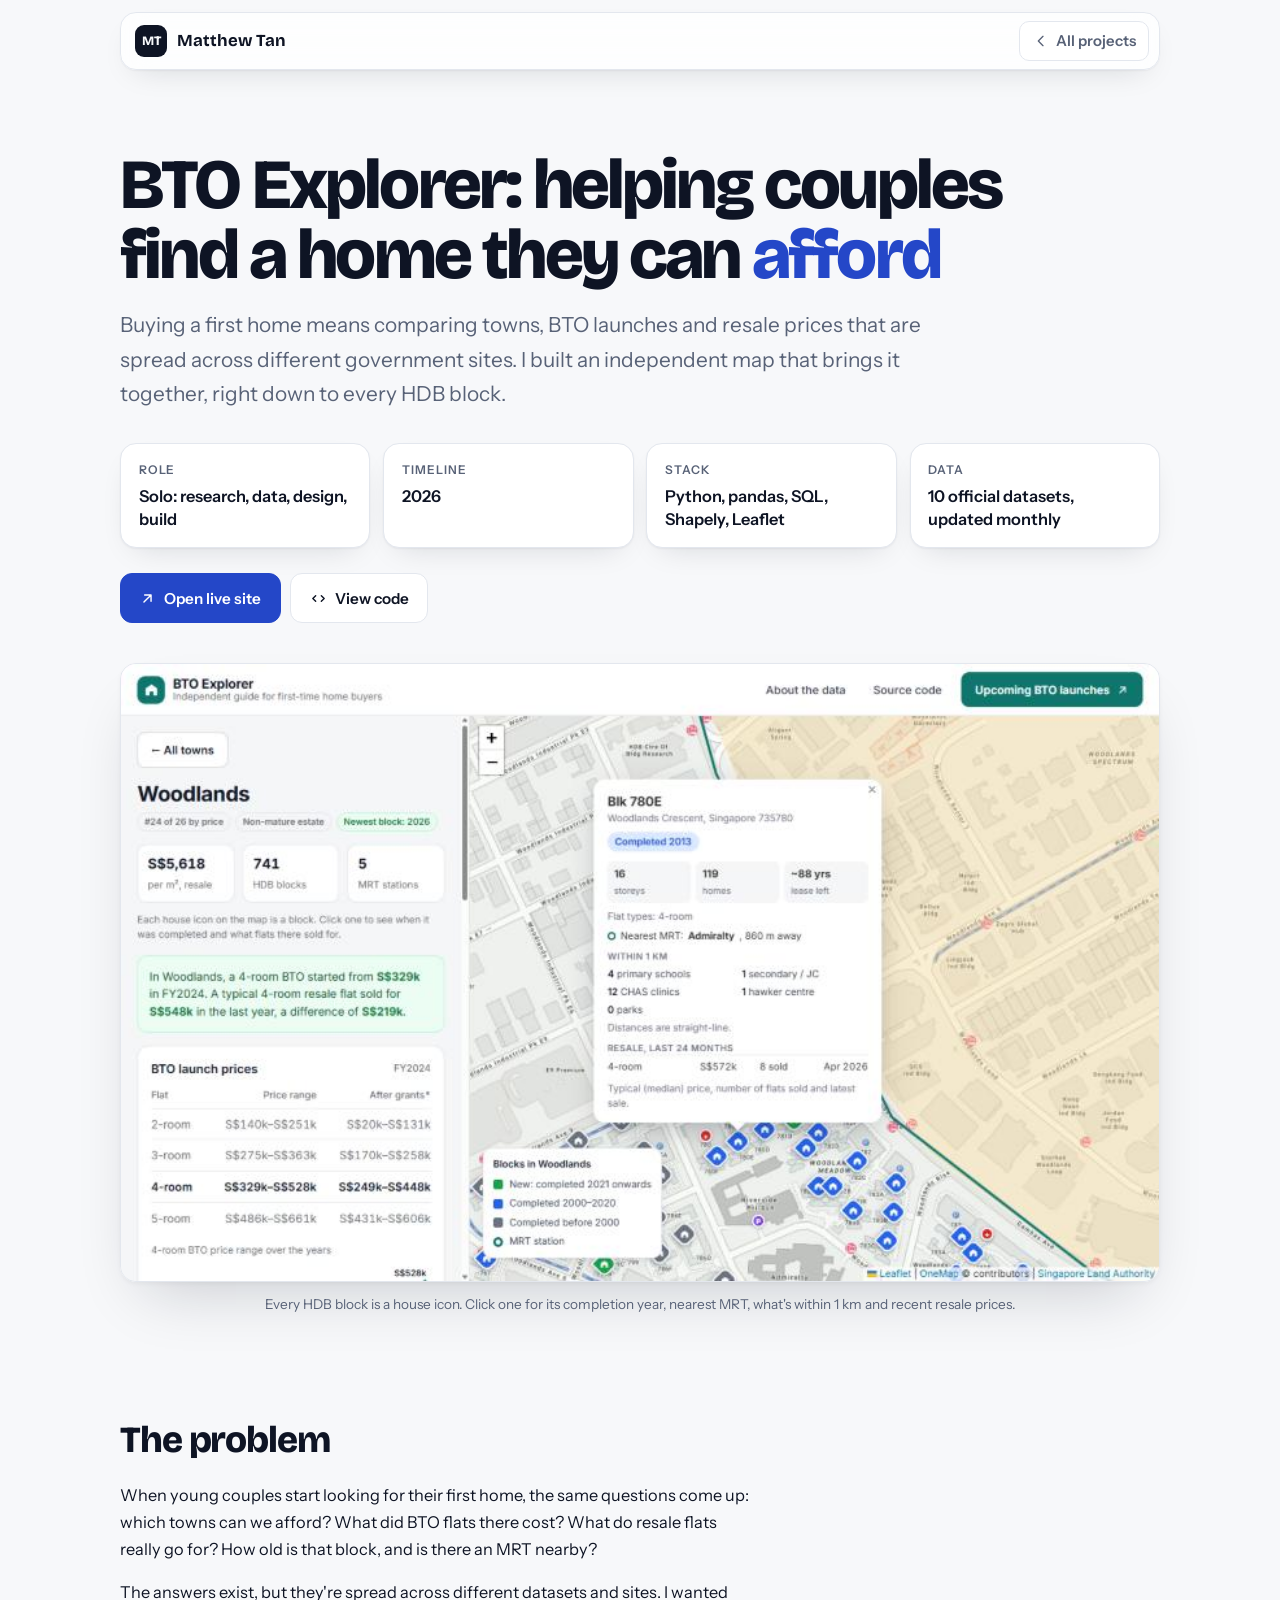
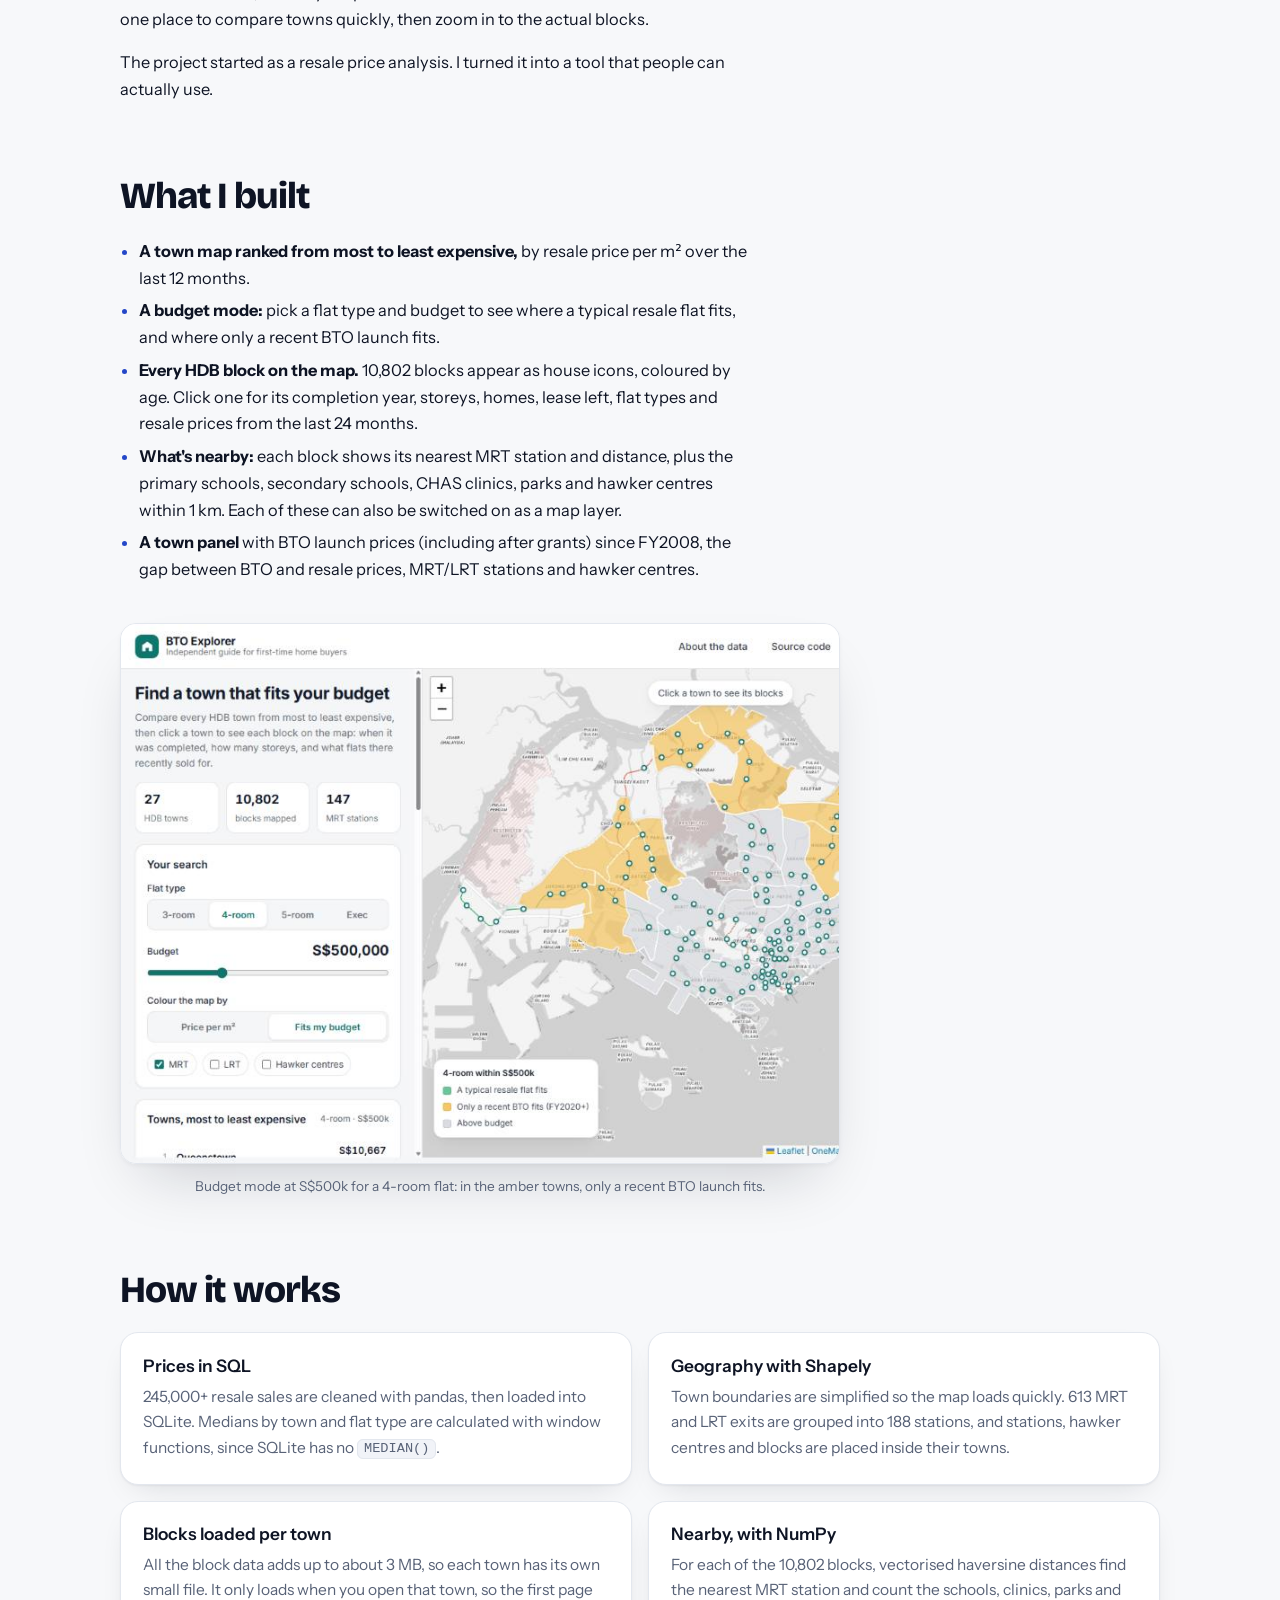
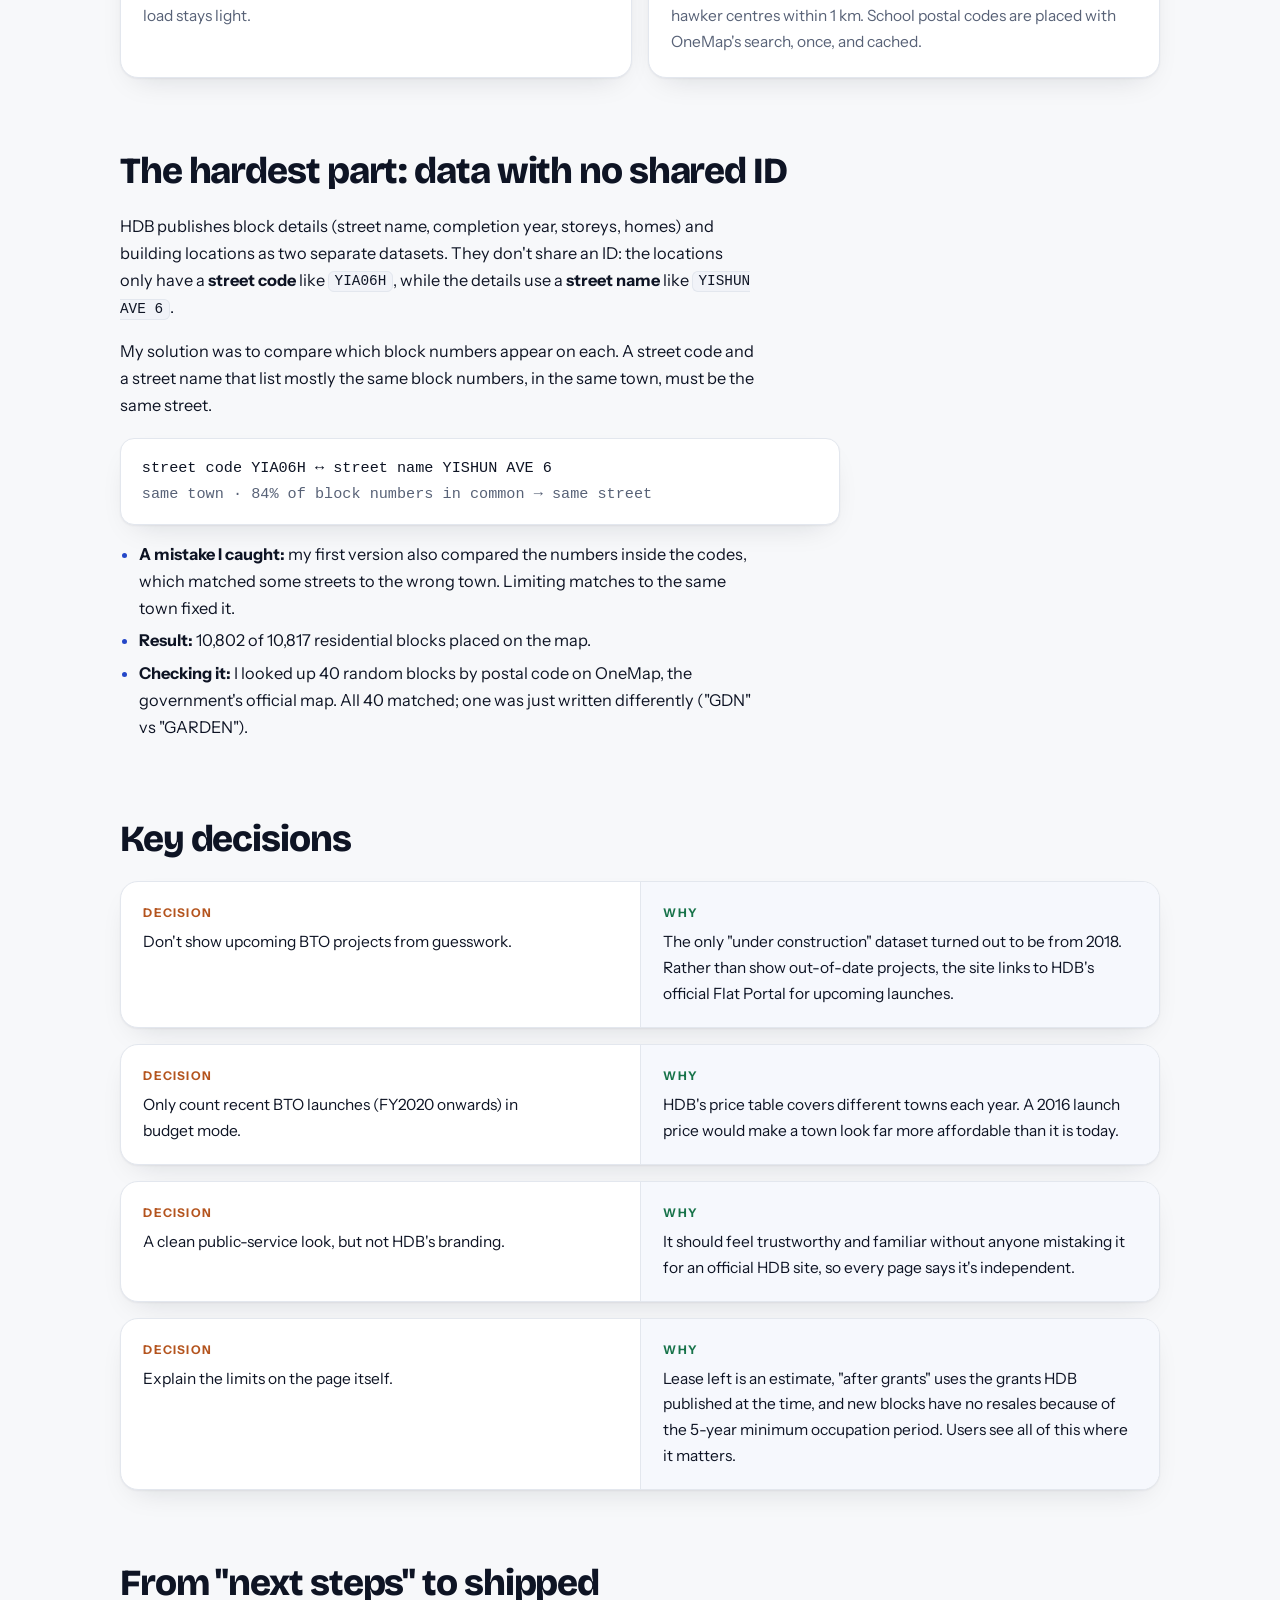
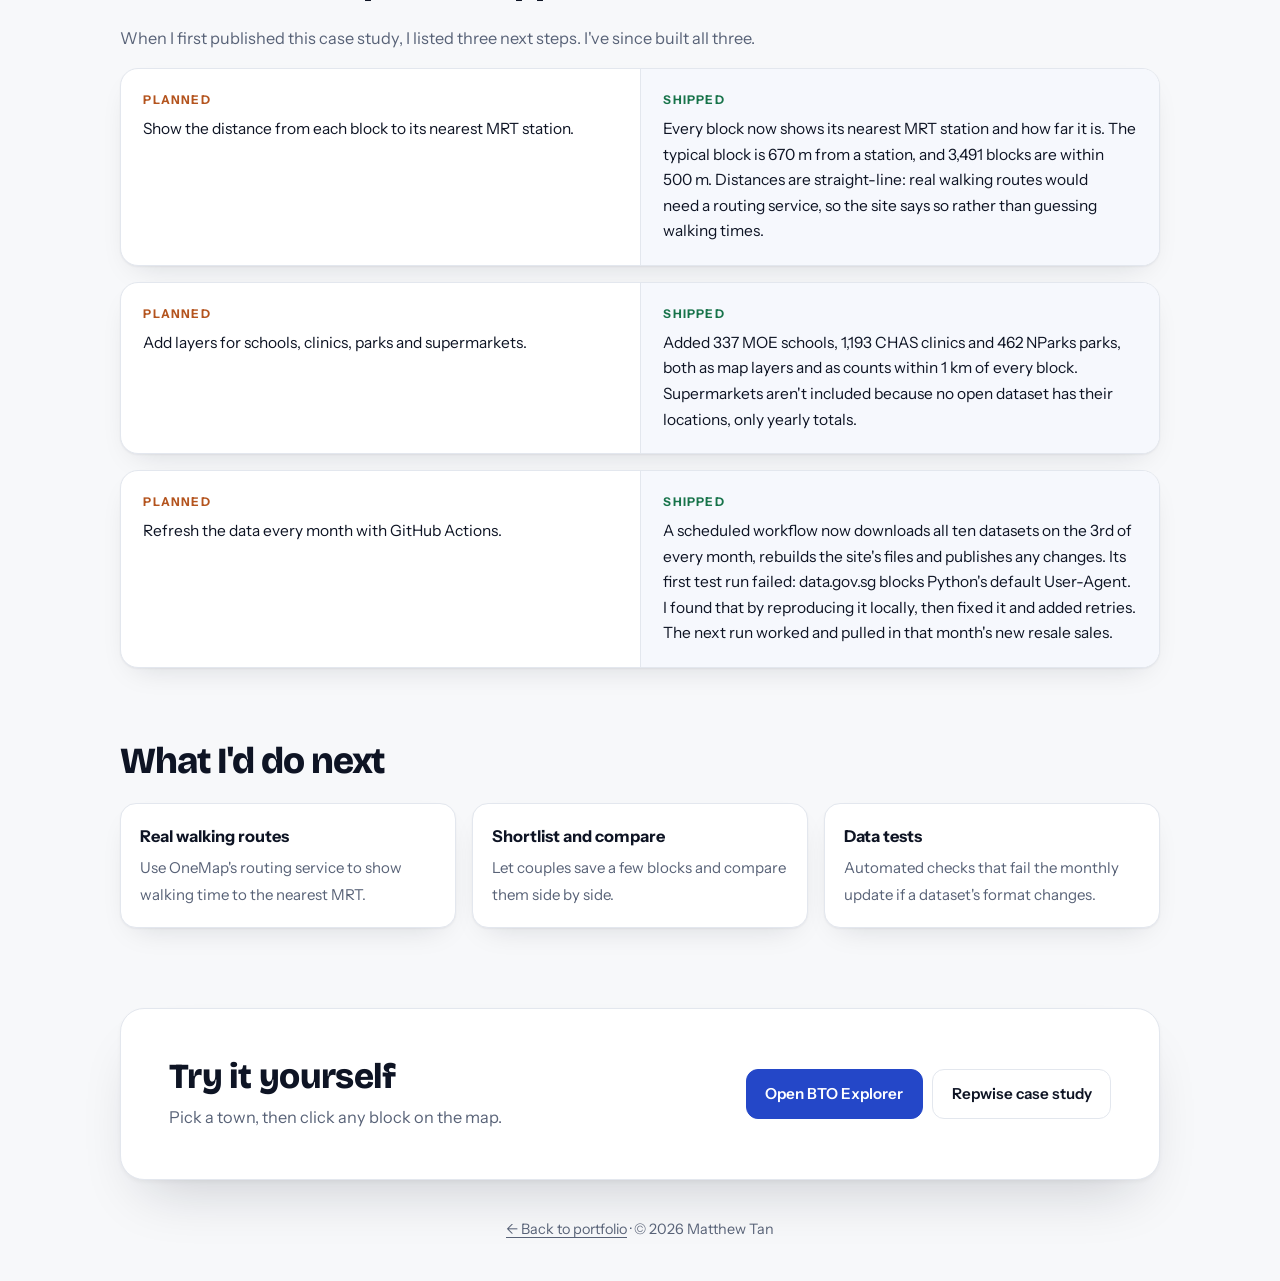
==== commit 49ec4bbe: "Quieter, more professional design: remove high-tech layer, single accent - Remove hitech.css/hitech." ====
--- a/bto-explorer.html
+++ b/bto-explorer.html
@@ -13,11 +13,8 @@
 <link rel="preconnect" href="https://fonts.googleapis.com">
 <link rel="preconnect" href="https://fonts.gstatic.com" crossorigin>
 <link href="https://fonts.googleapis.com/css2?family=Bricolage+Grotesque:opsz,wght@12..96,600;12..96,700;12..96,800&family=Instrument+Sans:wght@400;500;600&display=swap" rel="stylesheet">
-<script>(function(){var d=document.documentElement;d.classList.add('js');try{var t=localStorage.getItem('mt-theme');if(t==='light'||t==='dark')d.setAttribute('data-theme',t);}catch(e){}if(!d.getAttribute('data-theme'))d.setAttribute('data-theme','dark');})();</script>
+<script>(function(){var d=document.documentElement;d.classList.add('js');try{var t=localStorage.getItem('mt-theme');if(t==='light'||t==='dark')d.setAttribute('data-theme',t);}catch(e){}})();</script>
 <link rel="stylesheet" href="case.css">
-<link href="https://fonts.googleapis.com/css2?family=JetBrains+Mono:wght@400;500;600&display=swap" rel="stylesheet">
-<link rel="stylesheet" href="hitech.css">
-<script src="hitech.js" defer></script>
 </head>
 <body>
 <header class="nav">
@@ -29,7 +26,6 @@
 
 <main class="wrap">
   <section class="hero">
-    <div class="kicker">Case study · Personal project</div>
     <h1>BTO Explorer: helping couples find a home they can <span class="grad">afford</span></h1>
     <p class="lead">Buying a first home means comparing towns, BTO launches and resale prices that are spread across different government sites. I built an independent map that brings it together, right down to every HDB block.</p>
     <dl class="meta">
@@ -49,7 +45,7 @@
   </section>
 
   <section class="section narrow reveal">
-    <div class="section-head"><span class="num">01</span><h2>The problem</h2></div>
+    <div class="section-head"><h2>The problem</h2></div>
     <div class="prose">
       <p>When young couples start looking for their first home, the same questions come up: which towns can we afford? What did BTO flats there cost? What do resale flats really go for? How old is that block, and is there an MRT nearby?</p>
       <p>The answers exist, but they're spread across different datasets and sites. I wanted one place to compare towns quickly, then zoom in to the actual blocks.</p>
@@ -58,7 +54,7 @@
   </section>
 
   <section class="section narrow reveal">
-    <div class="section-head"><span class="num">02</span><h2>What I built</h2></div>
+    <div class="section-head"><h2>What I built</h2></div>
     <div class="prose">
       <ul>
         <li><b>A town map ranked from most to least expensive,</b> by resale price per m² over the last 12 months.</li>
@@ -75,25 +71,21 @@
   </section>
 
   <section class="section reveal">
-    <div class="section-head"><span class="num">03</span><h2>How it works</h2></div>
+    <div class="section-head"><h2>How it works</h2></div>
     <div class="cards">
       <div class="card">
-        <span class="ic"><svg viewBox="0 0 24 24" fill="none" stroke="currentColor" stroke-width="2" stroke-linecap="round" stroke-linejoin="round" aria-hidden="true"><ellipse cx="12" cy="5" rx="8" ry="3"/><path d="M4 5v14c0 1.7 3.6 3 8 3s8-1.3 8-3V5M4 12c0 1.7 3.6 3 8 3s8-1.3 8-3"/></svg></span>
         <h3>Prices in SQL</h3>
         <p>245,000+ resale sales are cleaned with pandas, then loaded into SQLite. Medians by town and flat type are calculated with window functions, since SQLite has no <code>MEDIAN()</code>.</p>
       </div>
       <div class="card">
-        <span class="ic"><svg viewBox="0 0 24 24" fill="none" stroke="currentColor" stroke-width="2" stroke-linecap="round" stroke-linejoin="round" aria-hidden="true"><path d="M9 3 3 6v15l6-3 6 3 6-3V3l-6 3-6-3ZM9 3v15M15 6v15"/></svg></span>
         <h3>Geography with Shapely</h3>
         <p>Town boundaries are simplified so the map loads quickly. 613 MRT and LRT exits are grouped into 188 stations, and stations, hawker centres and blocks are placed inside their towns.</p>
       </div>
       <div class="card">
-        <span class="ic"><svg viewBox="0 0 24 24" fill="none" stroke="currentColor" stroke-width="2" stroke-linecap="round" stroke-linejoin="round" aria-hidden="true"><path d="M3 21V10l9-6 9 6v11h-6v-6H9v6z"/></svg></span>
         <h3>Blocks loaded per town</h3>
         <p>All the block data adds up to about 3 MB, so each town has its own small file. It only loads when you open that town, so the first page load stays light.</p>
       </div>
       <div class="card">
-        <span class="ic"><svg viewBox="0 0 24 24" fill="none" stroke="currentColor" stroke-width="2" stroke-linecap="round" stroke-linejoin="round" aria-hidden="true"><circle cx="12" cy="12" r="9"/><path d="M12 8v4l3 2"/></svg></span>
         <h3>Nearby, with NumPy</h3>
         <p>For each of the 10,802 blocks, vectorised haversine distances find the nearest MRT station and count the schools, clinics, parks and hawker centres within 1 km. School postal codes are placed with OneMap's search, once, and cached.</p>
       </div>
@@ -101,7 +93,7 @@
   </section>
 
   <section class="section narrow reveal">
-    <div class="section-head"><span class="num">04</span><h2>The hardest part: data with no shared ID</h2></div>
+    <div class="section-head"><h2>The hardest part: data with no shared ID</h2></div>
     <div class="prose">
       <p>HDB publishes block details (street name, completion year, storeys, homes) and building locations as two separate datasets. They don't share an ID: the locations only have a <b>street code</b> like <code>YIA06H</code>, while the details use a <b>street name</b> like <code>YISHUN AVE 6</code>.</p>
       <p>My solution was to compare which block numbers appear on each. A street code and a street name that list mostly the same block numbers, in the same town, must be the same street.</p>
@@ -117,7 +109,7 @@
   </section>
 
   <section class="section reveal">
-    <div class="section-head"><span class="num">05</span><h2>Key decisions</h2></div>
+    <div class="section-head"><h2>Key decisions</h2></div>
     <div class="challenge">
       <div class="p"><span class="lbl">Decision</span><p>Don't show upcoming BTO projects from guesswork.</p></div>
       <div class="s"><span class="lbl">Why</span><p>The only "under construction" dataset turned out to be from 2018. Rather than show out-of-date projects, the site links to HDB's official Flat Portal for upcoming launches.</p></div>
@@ -137,7 +129,7 @@
   </section>
 
   <section class="section reveal">
-    <div class="section-head"><span class="num">06</span><h2>From "next steps" to shipped</h2></div>
+    <div class="section-head"><h2>From "next steps" to shipped</h2></div>
     <p class="prose" style="margin-bottom:1rem"><span style="color:var(--muted)">When I first published this case study, I listed three next steps. I've since built all three.</span></p>
     <div class="challenge">
       <div class="p"><span class="lbl">Planned</span><p>Show the distance from each block to its nearest MRT station.</p></div>
@@ -154,7 +146,7 @@
   </section>
 
   <section class="section reveal">
-    <div class="section-head"><span class="num">07</span><h2>What I'd do next</h2></div>
+    <div class="section-head"><h2>What I'd do next</h2></div>
     <ul class="next">
       <li><b>Real walking routes</b><span>Use OneMap's routing service to show walking time to the nearest MRT.</span></li>
       <li><b>Shortlist and compare</b><span>Let couples save a few blocks and compare them side by side.</span></li>
--- a/case.css
+++ b/case.css
@@ -1,9 +1,9 @@
 /* Shared styles for project case study pages (matches index.html) */
 :root{
   --paper:#F7F8FA; --surface:#FFFFFF; --surface-2:#F1F3F8; --ink:#0E1424; --muted:#586277; --line:#E3E7EE;
-  --blue:#2447C8; --violet:#6B4EFF; --blue-soft:#ECF0FD; --green:#1E8E5A; --warn:#B4541E; --on-blue:#FFFFFF;
+  --blue:#2447C8; --violet:#6B4EFF; --blue-soft:#ECF0FD; --green:#17734A; --warn:#B4541E; --on-blue:#FFFFFF;
   --shadow:0 1px 2px rgba(14,20,36,.05),0 12px 32px -16px rgba(14,20,36,.18);
-  --shadow-lg:0 2px 4px rgba(14,20,36,.04),0 30px 60px -24px rgba(36,71,200,.28);
+  --shadow-lg:0 2px 4px rgba(14,20,36,.04),0 30px 60px -24px rgba(14,20,36,.2);
   --glow:rgba(36,71,200,.10);
   --display:"Bricolage Grotesque","Segoe UI",system-ui,-apple-system,sans-serif;
   --body:"Instrument Sans","Segoe UI",system-ui,-apple-system,sans-serif;
@@ -14,7 +14,7 @@
     --paper:#0B0F19; --surface:#121826; --surface-2:#182033; --ink:#E9ECF2; --muted:#98A2B6; --line:#232C40;
     --blue:#86A0FF; --violet:#B39DFF; --blue-soft:#1A2440; --green:#5FD08F; --warn:#F2A06B; --on-blue:#0B0F19;
     --shadow:0 1px 2px rgba(0,0,0,.3),0 12px 32px -16px rgba(0,0,0,.6);
-    --shadow-lg:0 2px 4px rgba(0,0,0,.3),0 30px 60px -24px rgba(134,160,255,.25);
+    --shadow-lg:0 2px 4px rgba(0,0,0,.3),0 30px 60px -24px rgba(0,0,0,.55);
     --glow:rgba(134,160,255,.12); color-scheme:dark;
   }
 }
@@ -22,35 +22,33 @@
   --paper:#0B0F19; --surface:#121826; --surface-2:#182033; --ink:#E9ECF2; --muted:#98A2B6; --line:#232C40;
   --blue:#86A0FF; --violet:#B39DFF; --blue-soft:#1A2440; --green:#5FD08F; --warn:#F2A06B; --on-blue:#0B0F19;
   --shadow:0 1px 2px rgba(0,0,0,.3),0 12px 32px -16px rgba(0,0,0,.6);
-  --shadow-lg:0 2px 4px rgba(0,0,0,.3),0 30px 60px -24px rgba(134,160,255,.25);
+  --shadow-lg:0 2px 4px rgba(0,0,0,.3),0 30px 60px -24px rgba(0,0,0,.55);
   --glow:rgba(134,160,255,.12); color-scheme:dark;
 }
 *,*::before,*::after{box-sizing:border-box}
 html{scroll-behavior:smooth;scroll-padding-top:96px}
 body{margin:0;background:var(--paper);color:var(--ink);font-family:var(--body);font-size:1.02rem;line-height:1.65;-webkit-font-smoothing:antialiased;overflow-x:hidden}
-body::before{content:"";position:fixed;inset:-20vh -10vw auto;height:80vh;background:radial-gradient(50% 50% at 30% 30%,var(--glow),transparent 70%),radial-gradient(40% 40% at 80% 10%,color-mix(in srgb,var(--violet) 10%,transparent),transparent 70%);pointer-events:none;z-index:0}
 header,main,footer{position:relative;z-index:1}
 a{color:var(--blue);text-underline-offset:3px}
 a:focus-visible,button:focus-visible{outline:3px solid var(--blue);outline-offset:3px;border-radius:8px}
 h1,h2,h3{font-family:var(--display);line-height:1.15;margin:0}
-p{margin:0}
+p{margin:0;text-wrap:pretty}
+h1,h2,h3{text-wrap:balance}
 .wrap{width:min(1040px,100% - 2.5rem);margin-inline:auto}
 .narrow{max-width:720px}
-.grad{background:linear-gradient(100deg,var(--blue),var(--violet));-webkit-background-clip:text;background-clip:text;color:transparent}
+.grad{color:var(--blue)}
 
 /* nav */
 .nav{position:sticky;top:0;z-index:20;padding-top:calc(12px + env(safe-area-inset-top,0px))}
 .nav-inner{width:min(1040px,100% - 1.5rem);margin-inline:auto;display:flex;align-items:center;justify-content:space-between;gap:1rem;height:58px;padding:0 .6rem 0 .9rem;background:color-mix(in srgb,var(--surface) 78%,transparent);backdrop-filter:blur(14px) saturate(1.4);-webkit-backdrop-filter:blur(14px) saturate(1.4);border:1px solid var(--line);border-radius:16px;box-shadow:var(--shadow)}
 .mark{display:flex;align-items:center;gap:.6rem;font-family:var(--display);font-weight:700;font-size:1.05rem;color:var(--ink);text-decoration:none}
-.mark i{display:grid;place-items:center;width:32px;height:32px;border-radius:9px;background:linear-gradient(135deg,var(--blue),var(--violet));color:#fff;font-style:normal;font-size:.8rem;font-weight:800}
+.mark i{display:grid;place-items:center;width:32px;height:32px;border-radius:9px;background:var(--ink);color:var(--paper);font-style:normal;font-size:.8rem;font-weight:800}
 .back{display:inline-flex;align-items:center;gap:.4rem;color:var(--muted);text-decoration:none;font-weight:600;font-size:.93rem;padding:.45rem .8rem;border-radius:10px;border:1px solid var(--line);background:var(--surface)}
 .back:hover{color:var(--ink);border-color:var(--muted)}
 .back svg{width:16px;height:16px}
 
 /* hero */
 .hero{padding:clamp(3rem,7vw,5rem) 0 2rem}
-.kicker{display:inline-flex;align-items:center;gap:.5rem;font-size:.78rem;font-weight:600;letter-spacing:.12em;text-transform:uppercase;color:var(--blue);margin-bottom:1rem}
-.kicker::before{content:"";width:18px;height:2px;border-radius:2px;background:currentColor}
 .hero h1{font-size:clamp(2.6rem,7vw,4.4rem);font-weight:800;letter-spacing:-.04em;line-height:1}
 .hero .lead{font-size:clamp(1.1rem,2.2vw,1.3rem);color:var(--muted);max-width:60ch;margin-top:1.1rem}
 .meta{display:grid;grid-template-columns:repeat(4,1fr);gap:.8rem;margin-top:2rem}
@@ -61,8 +59,8 @@
 .btn{display:inline-flex;align-items:center;gap:.5rem;font-weight:600;font-size:.95rem;text-decoration:none;padding:.72rem 1.15rem;border-radius:12px;border:1px solid var(--line);color:var(--ink);background:var(--surface);transition:transform .15s,border-color .15s,filter .15s}
 .btn svg{width:17px;height:17px}
 .btn:hover{border-color:var(--ink);transform:translateY(-1px)}
-.btn-primary{background:linear-gradient(135deg,var(--blue),color-mix(in srgb,var(--blue) 70%,var(--violet)));border-color:transparent;color:var(--on-blue);box-shadow:0 8px 20px -8px color-mix(in srgb,var(--blue) 70%,transparent)}
-.btn-primary:hover{border-color:transparent;filter:brightness(1.08)}
+.btn-primary{background:var(--blue);border-color:var(--blue);color:var(--on-blue);box-shadow:none}
+.btn-primary:hover{border-color:var(--ink);background:var(--ink);color:var(--paper)}
 
 /* gallery */
 .gallery{display:grid;grid-template-columns:repeat(4,1fr);gap:1.2rem;margin:2.5rem 0 0}
@@ -84,11 +82,10 @@
 /* sections */
 .section{padding:clamp(3rem,7vw,4.5rem) 0 0}
 .section-head{display:flex;align-items:center;gap:.9rem;margin-bottom:1.3rem}
-.num{display:grid;place-items:center;min-width:44px;height:30px;padding:0 .6rem;border-radius:999px;font-family:var(--display);font-weight:700;font-size:.9rem;color:var(--blue);background:var(--blue-soft);border:1px solid color-mix(in srgb,var(--blue) 22%,transparent)}
 .section h2{font-size:clamp(1.7rem,3.6vw,2.3rem);font-weight:800;letter-spacing:-.03em}
-.prose p{max-width:68ch}
+.prose p{max-width:58ch}
 .prose p + p{margin-top:1rem}
-.prose ul{max-width:68ch;padding-left:1.2rem;margin:.8rem 0 0}
+.prose ul{max-width:58ch;padding-left:1.2rem;margin:.8rem 0 0}
 .prose li{margin:.35rem 0}
 .prose li::marker{color:var(--blue)}
 code{font-family:ui-monospace,SFMono-Regular,Consolas,monospace;font-size:.88em;background:var(--surface-2);border:1px solid var(--line);padding:.08rem .35rem;border-radius:6px}
@@ -99,8 +96,6 @@
 .card p{color:var(--muted);font-size:.97rem}
 .card .tradeoff{margin-top:auto;padding-top:.7rem;border-top:1px dashed var(--line);font-size:.9rem;color:var(--muted)}
 .card .tradeoff b{color:var(--ink)}
-.ic{display:grid;place-items:center;width:38px;height:38px;border-radius:11px;background:var(--blue-soft);color:var(--blue)}
-.ic svg{width:19px;height:19px}
 
 .challenge{display:grid;grid-template-columns:1fr 1fr;gap:0;border:1px solid var(--line);border-radius:18px;overflow:hidden;background:var(--surface);box-shadow:var(--shadow)}
 .challenge + .challenge{margin-top:1rem}
@@ -119,12 +114,9 @@
 .next b{display:block;margin-bottom:.25rem}
 .next span{color:var(--muted);font-size:.94rem}
 
-.cta{margin:clamp(3.5rem,8vw,5rem) 0 0;position:relative;overflow:hidden;background:linear-gradient(135deg,#14204F 0%,#1D2E80 45%,#4B33B8 100%);color:#fff;border-radius:24px;padding:clamp(1.8rem,5vw,3rem);display:flex;flex-wrap:wrap;justify-content:space-between;align-items:center;gap:1.4rem;box-shadow:var(--shadow-lg)}
+.cta{margin:clamp(3.5rem,8vw,5rem) 0 0;position:relative;overflow:hidden;background:var(--surface);color:var(--ink);border:1px solid var(--line);border-radius:24px;padding:clamp(1.8rem,5vw,3rem);display:flex;flex-wrap:wrap;justify-content:space-between;align-items:center;gap:1.4rem;box-shadow:var(--shadow-lg)}
 .cta h2{font-size:clamp(1.6rem,3.6vw,2.2rem);font-weight:800;letter-spacing:-.02em}
-.cta p{color:rgba(255,255,255,.78);margin-top:.4rem}
-.cta .btn{border-color:rgba(255,255,255,.35);color:#fff;background:rgba(255,255,255,.06)}
-.cta .btn:hover{border-color:#fff}
-.cta .btn-primary{background:#fff;color:#14204F}
+.cta p{color:var(--muted);margin-top:.4rem}
 
 footer{padding:2.4rem 0 calc(2.6rem + env(safe-area-inset-bottom,0px));color:var(--muted);font-size:.9rem;text-align:center}
 footer a{color:var(--muted)}
@@ -140,4 +132,4 @@
   .challenge{grid-template-columns:1fr}
   .challenge > div + div{border-left:none;border-top:1px solid var(--line)}
 }
-@media print{.nav,body::before,.cta .btn{display:none}.js .reveal{opacity:1;transform:none}}
+@media print{.nav,.cta .btn{display:none}.js .reveal{opacity:1;transform:none}}
